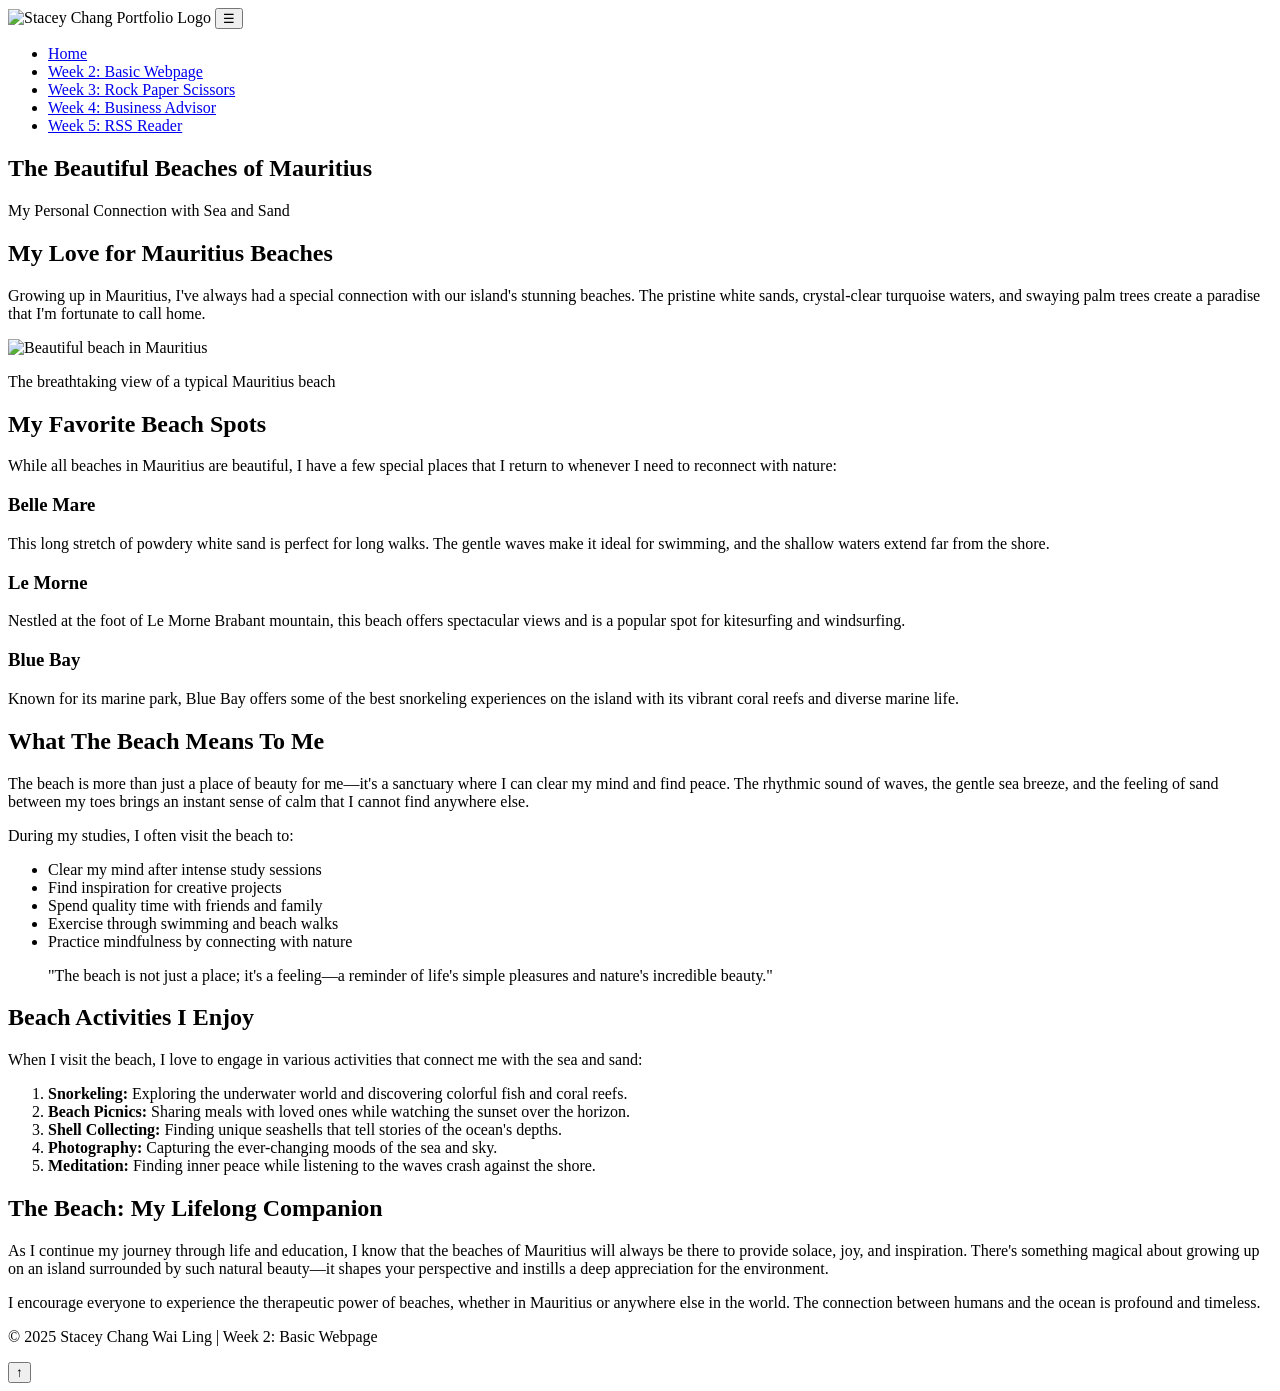
==== basic webpage.html @ cb3bfed6 "Add files via upload This is my first draft and there are some activities implemented" ====
<!DOCTYPE html>
<html lang="en">
<head>
  <meta charset="UTF-8">
  <meta name="viewport" content="width=device-width, initial-scale=1.0">
  <title>Mauritius Beaches | Stacey Chang</title>
  <link rel="stylesheet" href="basic-webpage.css">
</head>
<body>
  <header>
    <div class="header-container">
      <img src="https://via.placeholder.com/180x60?text=STACEY+CHANG" alt="Stacey Chang Portfolio Logo" class="logo" />
      <button class="menu-toggle" aria-label="Toggle navigation menu">☰</button>
      <nav>
        <ul id="navMenu">
          <li><a href="index.html">Home</a></li>
          <li><a href="basic-webpage.html" class="active">Week 2: Basic Webpage</a></li>
          <li><a href="rps.html">Week 3: Rock Paper Scissors</a></li>
          <li><a href="week4.html">Week 4: Business Advisor</a></li>
          <li><a href="week5.html">Week 5: RSS Reader</a></li>
        </ul>
      </nav>
    </div>
  </header>

  <main>
    <section class="hero">
      <h1>The Beautiful Beaches of Mauritius</h1>
      <p class="subtitle">My Personal Connection with Sea and Sand</p>
    </section>

    <section class="content">
      <h2>My Love for Mauritius Beaches</h2>
      <p>Growing up in Mauritius, I've always had a special connection with our island's stunning beaches. The pristine white sands, crystal-clear turquoise waters, and swaying palm trees create a paradise that I'm fortunate to call home.</p>
      
      <div class="image-container">
        <img src="https://via.placeholder.com/800x400?text=Beautiful+Mauritius+Beach" alt="Beautiful beach in Mauritius" class="feature-image">
        <p class="caption">The breathtaking view of a typical Mauritius beach</p>
      </div>
      
      <h2>My Favorite Beach Spots</h2>
      <p>While all beaches in Mauritius are beautiful, I have a few special places that I return to whenever I need to reconnect with nature:</p>
      
      <div class="beach-list">
        <div class="beach-item">
          <h3>Belle Mare</h3>
          <p>This long stretch of powdery white sand is perfect for long walks. The gentle waves make it ideal for swimming, and the shallow waters extend far from the shore.</p>
        </div>
        
        <div class="beach-item">
          <h3>Le Morne</h3>
          <p>Nestled at the foot of Le Morne Brabant mountain, this beach offers spectacular views and is a popular spot for kitesurfing and windsurfing.</p>
        </div>
        
        <div class="beach-item">
          <h3>Blue Bay</h3>
          <p>Known for its marine park, Blue Bay offers some of the best snorkeling experiences on the island with its vibrant coral reefs and diverse marine life.</p>
        </div>
      </div>
      
      <h2>What The Beach Means To Me</h2>
      <p>The beach is more than just a place of beauty for me—it's a sanctuary where I can clear my mind and find peace. The rhythmic sound of waves, the gentle sea breeze, and the feeling of sand between my toes brings an instant sense of calm that I cannot find anywhere else.</p>
      
      <p>During my studies, I often visit the beach to:</p>
      <ul>
        <li>Clear my mind after intense study sessions</li>
        <li>Find inspiration for creative projects</li>
        <li>Spend quality time with friends and family</li>
        <li>Exercise through swimming and beach walks</li>
        <li>Practice mindfulness by connecting with nature</li>
      </ul>
      
      <div class="quote">
        <blockquote>
          "The beach is not just a place; it's a feeling—a reminder of life's simple pleasures and nature's incredible beauty."
        </blockquote>
      </div>
      
      <h2>Beach Activities I Enjoy</h2>
      <p>When I visit the beach, I love to engage in various activities that connect me with the sea and sand:</p>
      
      <ol>
        <li><strong>Snorkeling:</strong> Exploring the underwater world and discovering colorful fish and coral reefs.</li>
        <li><strong>Beach Picnics:</strong> Sharing meals with loved ones while watching the sunset over the horizon.</li>
        <li><strong>Shell Collecting:</strong> Finding unique seashells that tell stories of the ocean's depths.</li>
        <li><strong>Photography:</strong> Capturing the ever-changing moods of the sea and sky.</li>
        <li><strong>Meditation:</strong> Finding inner peace while listening to the waves crash against the shore.</li>
      </ol>
    </section>

    <section class="conclusion">
      <h2>The Beach: My Lifelong Companion</h2>
      <p>As I continue my journey through life and education, I know that the beaches of Mauritius will always be there to provide solace, joy, and inspiration. There's something magical about growing up on an island surrounded by such natural beauty—it shapes your perspective and instills a deep appreciation for the environment.</p>
      <p>I encourage everyone to experience the therapeutic power of beaches, whether in Mauritius or anywhere else in the world. The connection between humans and the ocean is profound and timeless.</p>
    </section>
  </main>

  <footer>
    <p>&copy; 2025 Stacey Chang Wai Ling | Week 2: Basic Webpage</p>
  </footer>

  <button id="toTopBtn" aria-label="Back to top">↑</button>

  <script>
    // Mobile menu toggle
    const menuToggle = document.querySelector('.menu-toggle');
    const navMenu = document.getElementById('navMenu');
    
    menuToggle.addEventListener('click', () => {
      navMenu.classList.toggle('show');
    });
    
    // Back to top button functionality
    const toTopBtn = document.getElementById('toTopBtn');
    
    window.addEventListener('scroll', () => {
      if (window.pageYOffset > 300) {
        toTopBtn.classList.add('visible');
      } else {
        toTopBtn.classList.remove('visible');
      }
    });
    
    toTopBtn.addEventListener('click', () => {
      window.scrollTo({
        top: 0,
        behavior: 'smooth'
      });
    });
  </script>
</body>
</html>
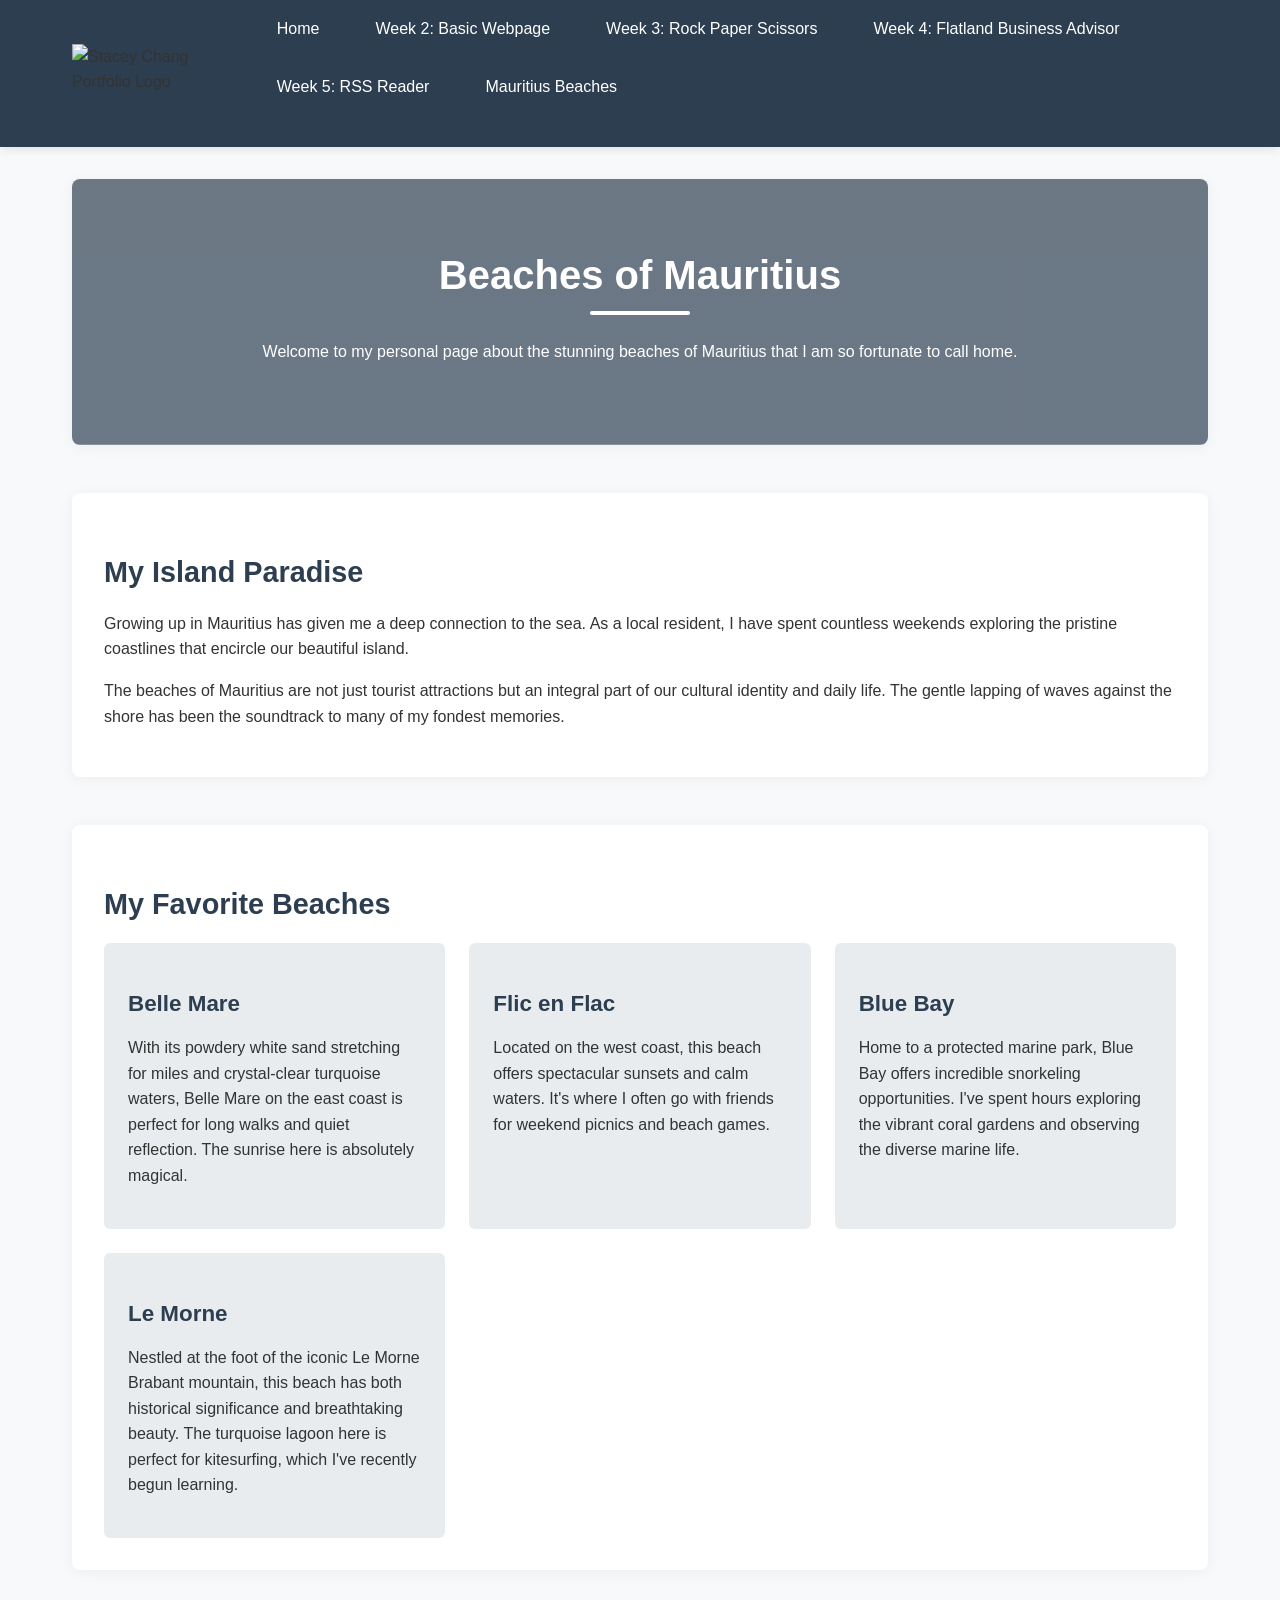
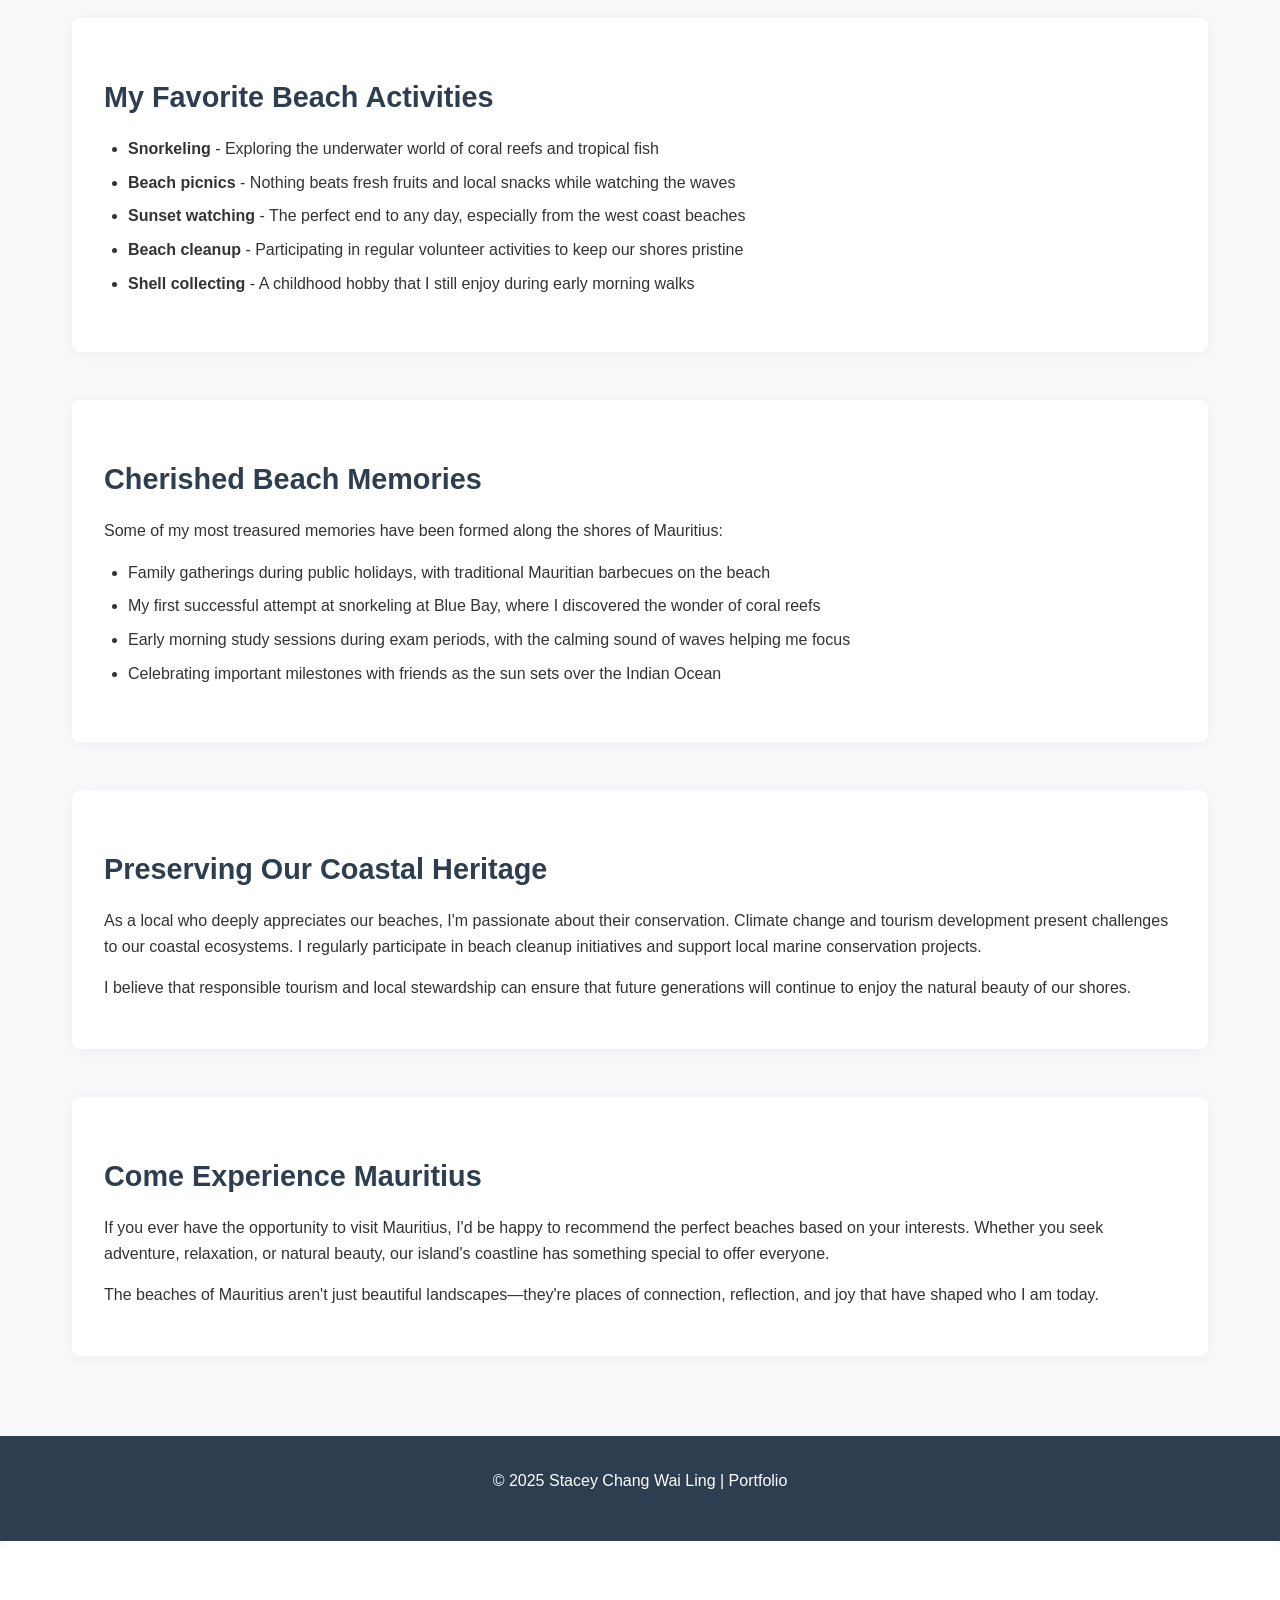
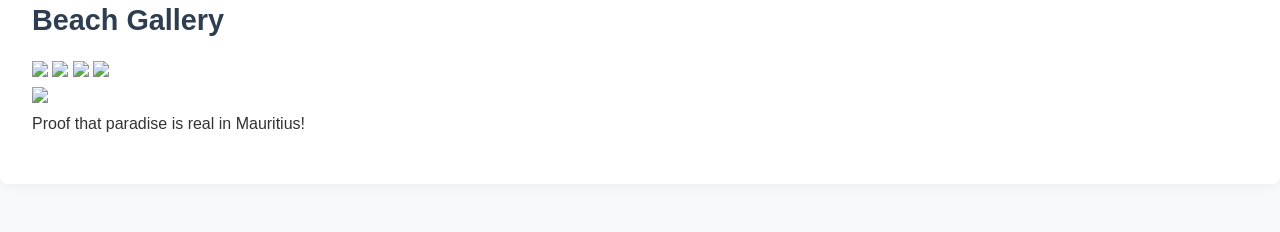
==== commit 13535577: "Update basic webpage.html I added beach pictures and captions" ====
--- a/basic webpage.html
+++ b/basic webpage.html
@@ -1,10 +1,10 @@
 <!DOCTYPE html>
 <html lang="en">
 <head>
-  <meta charset="UTF-8">
-  <meta name="viewport" content="width=device-width, initial-scale=1.0">
-  <title>Mauritius Beaches | Stacey Chang</title>
-  <link rel="stylesheet" href="basic-webpage.css">
+  <meta charset="UTF-8" />
+  <meta name="viewport" content="width=device-width, initial-scale=1.0"/>
+  <title>Mauritius Beaches | Stacey Chang Wai Ling</title>
+  <link rel="stylesheet" href="style.css" />
 </head>
 <body>
   <header>
@@ -14,89 +14,87 @@
       <nav>
         <ul id="navMenu">
           <li><a href="index.html">Home</a></li>
-          <li><a href="basic-webpage.html" class="active">Week 2: Basic Webpage</a></li>
+          <li><a href="basic webpage.html">Week 2: Basic Webpage</a></li>
           <li><a href="rps.html">Week 3: Rock Paper Scissors</a></li>
-          <li><a href="week4.html">Week 4: Business Advisor</a></li>
+          <li><a href="week4.html">Week 4: Flatland Business Advisor</a></li>
           <li><a href="week5.html">Week 5: RSS Reader</a></li>
+          <li><a href="basic webpage.html" class="active">Mauritius Beaches</a></li>
         </ul>
       </nav>
     </div>
   </header>
 
   <main>
-    <section class="hero">
-      <h1>The Beautiful Beaches of Mauritius</h1>
-      <p class="subtitle">My Personal Connection with Sea and Sand</p>
+    <section id="about">
+      <h1>Beaches of Mauritius</h1>
+      <p>Welcome to my personal page about the stunning beaches of Mauritius that I am so fortunate to call home.</p>
     </section>
 
-    <section class="content">
-      <h2>My Love for Mauritius Beaches</h2>
-      <p>Growing up in Mauritius, I've always had a special connection with our island's stunning beaches. The pristine white sands, crystal-clear turquoise waters, and swaying palm trees create a paradise that I'm fortunate to call home.</p>
-      
-      <div class="image-container">
-        <img src="https://via.placeholder.com/800x400?text=Beautiful+Mauritius+Beach" alt="Beautiful beach in Mauritius" class="feature-image">
-        <p class="caption">The breathtaking view of a typical Mauritius beach</p>
-      </div>
-      
-      <h2>My Favorite Beach Spots</h2>
-      <p>While all beaches in Mauritius are beautiful, I have a few special places that I return to whenever I need to reconnect with nature:</p>
-      
-      <div class="beach-list">
-        <div class="beach-item">
+    <section id="beach-intro">
+      <h2>My Island Paradise</h2>
+      <p>Growing up in Mauritius has given me a deep connection to the sea. As a local resident, I have spent countless weekends exploring the pristine coastlines that encircle our beautiful island.</p>
+      <p>The beaches of Mauritius are not just tourist attractions but an integral part of our cultural identity and daily life. The gentle lapping of waves against the shore has been the soundtrack to many of my fondest memories.</p>
+    </section>
+
+    <section id="favorite-beaches">
+      <h2>My Favorite Beaches</h2>
+      <div class="project-grid">
+        <div class="project">
           <h3>Belle Mare</h3>
-          <p>This long stretch of powdery white sand is perfect for long walks. The gentle waves make it ideal for swimming, and the shallow waters extend far from the shore.</p>
+          <p>With its powdery white sand stretching for miles and crystal-clear turquoise waters, Belle Mare on the east coast is perfect for long walks and quiet reflection. The sunrise here is absolutely magical.</p>
         </div>
-        
-        <div class="beach-item">
+        <div class="project">
+          <h3>Flic en Flac</h3>
+          <p>Located on the west coast, this beach offers spectacular sunsets and calm waters. It's where I often go with friends for weekend picnics and beach games.</p>
+        </div>
+        <div class="project">
+          <h3>Blue Bay</h3>
+          <p>Home to a protected marine park, Blue Bay offers incredible snorkeling opportunities. I've spent hours exploring the vibrant coral gardens and observing the diverse marine life.</p>
+        </div>
+        <div class="project">
           <h3>Le Morne</h3>
-          <p>Nestled at the foot of Le Morne Brabant mountain, this beach offers spectacular views and is a popular spot for kitesurfing and windsurfing.</p>
-        </div>
-        
-        <div class="beach-item">
-          <h3>Blue Bay</h3>
-          <p>Known for its marine park, Blue Bay offers some of the best snorkeling experiences on the island with its vibrant coral reefs and diverse marine life.</p>
+          <p>Nestled at the foot of the iconic Le Morne Brabant mountain, this beach has both historical significance and breathtaking beauty. The turquoise lagoon here is perfect for kitesurfing, which I've recently begun learning.</p>
         </div>
       </div>
-      
-      <h2>What The Beach Means To Me</h2>
-      <p>The beach is more than just a place of beauty for me—it's a sanctuary where I can clear my mind and find peace. The rhythmic sound of waves, the gentle sea breeze, and the feeling of sand between my toes brings an instant sense of calm that I cannot find anywhere else.</p>
-      
-      <p>During my studies, I often visit the beach to:</p>
-      <ul>
-        <li>Clear my mind after intense study sessions</li>
-        <li>Find inspiration for creative projects</li>
-        <li>Spend quality time with friends and family</li>
-        <li>Exercise through swimming and beach walks</li>
-        <li>Practice mindfulness by connecting with nature</li>
-      </ul>
-      
-      <div class="quote">
-        <blockquote>
-          "The beach is not just a place; it's a feeling—a reminder of life's simple pleasures and nature's incredible beauty."
-        </blockquote>
-      </div>
-      
-      <h2>Beach Activities I Enjoy</h2>
-      <p>When I visit the beach, I love to engage in various activities that connect me with the sea and sand:</p>
-      
-      <ol>
-        <li><strong>Snorkeling:</strong> Exploring the underwater world and discovering colorful fish and coral reefs.</li>
-        <li><strong>Beach Picnics:</strong> Sharing meals with loved ones while watching the sunset over the horizon.</li>
-        <li><strong>Shell Collecting:</strong> Finding unique seashells that tell stories of the ocean's depths.</li>
-        <li><strong>Photography:</strong> Capturing the ever-changing moods of the sea and sky.</li>
-        <li><strong>Meditation:</strong> Finding inner peace while listening to the waves crash against the shore.</li>
-      </ol>
     </section>
 
-    <section class="conclusion">
-      <h2>The Beach: My Lifelong Companion</h2>
-      <p>As I continue my journey through life and education, I know that the beaches of Mauritius will always be there to provide solace, joy, and inspiration. There's something magical about growing up on an island surrounded by such natural beauty—it shapes your perspective and instills a deep appreciation for the environment.</p>
-      <p>I encourage everyone to experience the therapeutic power of beaches, whether in Mauritius or anywhere else in the world. The connection between humans and the ocean is profound and timeless.</p>
+    <section id="beach-activities">
+      <h2>My Favorite Beach Activities</h2>
+      <ul>
+        <li><strong>Snorkeling</strong> - Exploring the underwater world of coral reefs and tropical fish</li>
+        <li><strong>Beach picnics</strong> - Nothing beats fresh fruits and local snacks while watching the waves</li>
+        <li><strong>Sunset watching</strong> - The perfect end to any day, especially from the west coast beaches</li>
+        <li><strong>Beach cleanup</strong> - Participating in regular volunteer activities to keep our shores pristine</li>
+        <li><strong>Shell collecting</strong> - A childhood hobby that I still enjoy during early morning walks</li>
+      </ul>
+    </section>
+
+    <section id="beach-memories">
+      <h2>Cherished Beach Memories</h2>
+      <p>Some of my most treasured memories have been formed along the shores of Mauritius:</p>
+      <ul>
+        <li>Family gatherings during public holidays, with traditional Mauritian barbecues on the beach</li>
+        <li>My first successful attempt at snorkeling at Blue Bay, where I discovered the wonder of coral reefs</li>
+        <li>Early morning study sessions during exam periods, with the calming sound of waves helping me focus</li>
+        <li>Celebrating important milestones with friends as the sun sets over the Indian Ocean</li>
+      </ul>
+    </section>
+
+    <section id="beach-conservation">
+      <h2>Preserving Our Coastal Heritage</h2>
+      <p>As a local who deeply appreciates our beaches, I'm passionate about their conservation. Climate change and tourism development present challenges to our coastal ecosystems. I regularly participate in beach cleanup initiatives and support local marine conservation projects.</p>
+      <p>I believe that responsible tourism and local stewardship can ensure that future generations will continue to enjoy the natural beauty of our shores.</p>
+    </section>
+
+    <section id="beach-invitation">
+      <h2>Come Experience Mauritius</h2>
+      <p>If you ever have the opportunity to visit Mauritius, I'd be happy to recommend the perfect beaches based on your interests. Whether you seek adventure, relaxation, or natural beauty, our island's coastline has something special to offer everyone.</p>
+      <p>The beaches of Mauritius aren't just beautiful landscapes—they're places of connection, reflection, and joy that have shaped who I am today.</p>
     </section>
   </main>
 
   <footer>
-    <p>&copy; 2025 Stacey Chang Wai Ling | Week 2: Basic Webpage</p>
+    <p>&copy; 2025 Stacey Chang Wai Ling | Portfolio</p>
   </footer>
 
   <button id="toTopBtn" aria-label="Back to top">↑</button>
@@ -127,6 +125,53 @@
         behavior: 'smooth'
       });
     });
+    
+    // Highlight active navigation item
+    const currentPage = window.location.pathname.split('/').pop();
+    const navLinks = document.querySelectorAll('nav a');
+    
+    navLinks.forEach(link => {
+      const linkPage = link.getAttribute('href');
+      if (linkPage === currentPage || (currentPage === '' && linkPage === 'index.html')) {
+        link.classList.add('active');
+      } else {
+        link.classList.remove('active');
+      }
+    });
   </script>
 </body>
-</html>+</html>
+
+<!-- Add this to your Mauritius Beaches page -->
+<section id="beach-gallery">
+    <h2>Beach Gallery</h2>
+    <div id="beachGallery" class="beach-gallery">
+      <div class="gallery-thumbnails">
+        <img src="https://www.africaodyssey.com/site/odyssey-image-proxy/lodges/belle-mare-plage-holiday-and-honeymoon-guide-to-mauritius=402500-300.jpg" 
+             class="gallery-thumbnail" 
+             data-full="https://www.africaodyssey.com/site/odyssey-image-proxy/lodges/belle-mare-plage-holiday-and-honeymoon-guide-to-mauritius=402500-300.jpg" 
+             data-caption="Belle Mare Beach">
+        
+        <img src="https://bonadvisor.com/wp-content/uploads/2023/02/plage-de-wolmar-840x560-1.jpg" 
+             class="gallery-thumbnail" 
+             data-full="https://bonadvisor.com/wp-content/uploads/2023/02/plage-de-wolmar-840x560-1.jpg" 
+             data-caption="Sunset at Flic en Flac Beach">
+        
+        <img src="https://mauritiusexplored.com/wp-content/uploads/2018/10/Blue-Bay-beach-in-Mauritius.jpg" 
+             class="gallery-thumbnail" 
+             data-full="https://mauritiusexplored.com/wp-content/uploads/2018/10/Blue-Bay-beach-in-Mauritius.jpg" 
+             data-caption="Blue Bay Marine Park">
+        
+        <img src="https://mauritiusattractions.com/slir/w640-c2x1/content/images/gallery/1614/le-morne-beach-mauritius%20(1).jpg" 
+             class="gallery-thumbnail" 
+             data-full="https://mauritiusattractions.com/slir/w640-c2x1/content/images/gallery/1614/le-morne-beach-mauritius%20(1).jpg" 
+             data-caption="Le Morne Beach with the famous mountain">
+      </div>
+      
+      
+      <div class="gallery-main">
+        <img id="fullImage" src="https://t3.ftcdn.net/jpg/03/36/89/74/360_F_336897498_kSPJuFh4WUveSR7cLt2UvZDTXyQfcgxC.jpg">
+        <p id="imageCaption" class="image-caption">Proof that paradise is real in Mauritius!</p>
+      </div>
+    </div>
+  </section>
--- a/style.css
+++ b/style.css
@@ -0,0 +1,282 @@
+/* Modern styling for the portfolio */
+:root {
+    --primary-color: #3498db;
+    --secondary-color: #2c3e50;
+    --accent-color: #e74c3c;
+    --text-color: #333;
+    --bg-color: #f8f9fa;
+    --light-gray: #e9ecef;
+    --white: #ffffff;
+  }
+  
+  * {
+    margin: 0;
+    padding: 0;
+    box-sizing: border-box;
+  }
+  
+  body {
+    font-family: 'Segoe UI', Tahoma, Geneva, Verdana, sans-serif;
+    line-height: 1.6;
+    color: var(--text-color);
+    background-color: var(--bg-color);
+  }
+  
+  /* Header and Navigation */
+  header {
+    background-color: var(--secondary-color);
+    padding: 1rem 0;
+    position: sticky;
+    top: 0;
+    z-index: 1000;
+    box-shadow: 0 2px 10px rgba(0,0,0,0.1);
+  }
+  
+  .header-container {
+    max-width: 1200px;
+    margin: 0 auto;
+    padding: 0 2rem;
+    display: flex;
+    justify-content: space-between;
+    align-items: center;
+  }
+  
+  .logo {
+    height: 60px;
+    transition: transform 0.3s ease;
+  }
+  
+  .logo:hover {
+    transform: scale(1.05);
+  }
+  
+  nav ul {
+    display: flex;
+    list-style: none;
+    gap: 1.5rem;
+    flex-wrap: wrap;
+  }
+  
+  nav a {
+    color: var(--white);
+    text-decoration: none;
+    font-weight: 500;
+    padding: 0.5rem 1rem;
+    border-radius: 4px;
+    transition: all 0.3s ease;
+  }
+  
+  nav a:hover {
+    background-color: var(--primary-color);
+    transform: translateY(-2px);
+  }
+  
+  nav a.active {
+    background-color: var(--primary-color);
+  }
+  
+  /* Mobile menu toggle */
+  .menu-toggle {
+    display: none;
+    background: none;
+    border: none;
+    color: var(--white);
+    font-size: 1.5rem;
+    cursor: pointer;
+  }
+  
+  /* Main content */
+  main {
+    max-width: 1200px;
+    margin: 0 auto;
+    padding: 2rem;
+  }
+  
+  section {
+    margin-bottom: 3rem;
+    padding: 2rem;
+    background-color: var(--white);
+    border-radius: 8px;
+    box-shadow: 0 2px 15px rgba(0,0,0,0.05);
+    transition: transform 0.3s ease, box-shadow 0.3s ease;
+  }
+  
+  section:hover {
+    transform: translateY(-5px);
+    box-shadow: 0 5px 20px rgba(0,0,0,0.1);
+  }
+  
+  h1 {
+    color: var(--primary-color);
+    margin-bottom: 1.5rem;
+    font-size: 2.5rem;
+    position: relative;
+    padding-bottom: 0.5rem;
+  }
+  
+  h1::after {
+    content: '';
+    position: absolute;
+    bottom: 0;
+    left: 0;
+    width: 100px;
+    height: 4px;
+    background-color: var(--primary-color);
+    border-radius: 2px;
+  }
+  
+  h2 {
+    color: var(--secondary-color);
+    margin: 1.5rem 0 1rem;
+    font-size: 1.8rem;
+  }
+  
+  h3 {
+    color: var(--secondary-color);
+    margin: 1.2rem 0 0.8rem;
+    font-size: 1.4rem;
+  }
+  
+  p {
+    margin-bottom: 1rem;
+  }
+  
+  ul, ol {
+    padding-left: 1.5rem;
+    margin-bottom: 1.5rem;
+  }
+  
+  li {
+    margin-bottom: 0.5rem;
+  }
+  
+  a {
+    color: var(--primary-color);
+    text-decoration: none;
+    transition: color 0.3s ease;
+  }
+  
+  a:hover {
+    color: var(--accent-color);
+    text-decoration: underline;
+  }
+  
+  /* Hero section */
+  #about {
+    background-image: linear-gradient(rgba(44, 62, 80, 0.7), rgba(44, 62, 80, 0.7)), url('https://via.placeholder.com/1200x400?text=Portfolio+Background');
+    background-size: cover;
+    background-position: center;
+    color: var(--white);
+    text-align: center;
+    padding: 4rem 2rem;
+    border-radius: 8px;
+  }
+  
+  #about h1 {
+    color: var(--white);
+  }
+  
+  #about h1::after {
+    background-color: var(--white);
+    left: 50%;
+    transform: translateX(-50%);
+  }
+  
+  /* Project grid */
+  .project-grid {
+    display: grid;
+    grid-template-columns: repeat(auto-fill, minmax(280px, 1fr));
+    gap: 1.5rem;
+  }
+  
+  .project {
+    background-color: var(--light-gray);
+    padding: 1.5rem;
+    border-radius: 6px;
+    transition: transform 0.3s ease;
+  }
+  
+  .project:hover {
+    transform: translateY(-5px);
+  }
+  
+  .project a {
+    font-size: 1.2rem;
+    display: block;
+    margin-bottom: 0.8rem;
+  }
+  
+  /* Footer */
+  footer {
+    background-color: var(--secondary-color);
+    color: var(--white);
+    text-align: center;
+    padding: 2rem;
+    position: relative;
+  }
+  
+  /* Back to top button */
+  #toTopBtn {
+    position: fixed;
+    bottom: 2rem;
+    right: 2rem;
+    background-color: var(--primary-color);
+    color: var(--white);
+    border: none;
+    border-radius: 50%;
+    width: 50px;
+    height: 50px;
+    font-size: 1.5rem;
+    cursor: pointer;
+    display: flex;
+    justify-content: center;
+    align-items: center;
+    box-shadow: 0 2px 10px rgba(0,0,0,0.2);
+    transition: all 0.3s ease;
+    opacity: 0;
+    visibility: hidden;
+  }
+  
+  #toTopBtn.visible {
+    opacity: 1;
+    visibility: visible;
+  }
+  
+  #toTopBtn:hover {
+    background-color: var(--accent-color);
+    transform: translateY(-3px);
+  }
+  
+  /* Responsive design */
+  @media (max-width: 768px) {
+    .header-container {
+      flex-direction: column;
+      align-items: flex-start;
+    }
+    
+    nav {
+      width: 100%;
+      margin-top: 1rem;
+    }
+    
+    nav ul {
+      flex-direction: column;
+      gap: 0.5rem;
+      display: none;
+    }
+    
+    nav ul.show {
+      display: flex;
+    }
+    
+    .menu-toggle {
+      display: block;
+      position: absolute;
+      right: 2rem;
+      top: 1.5rem;
+    }
+    
+    .project-grid {
+      grid-template-columns: 1fr;
+    }
+  }
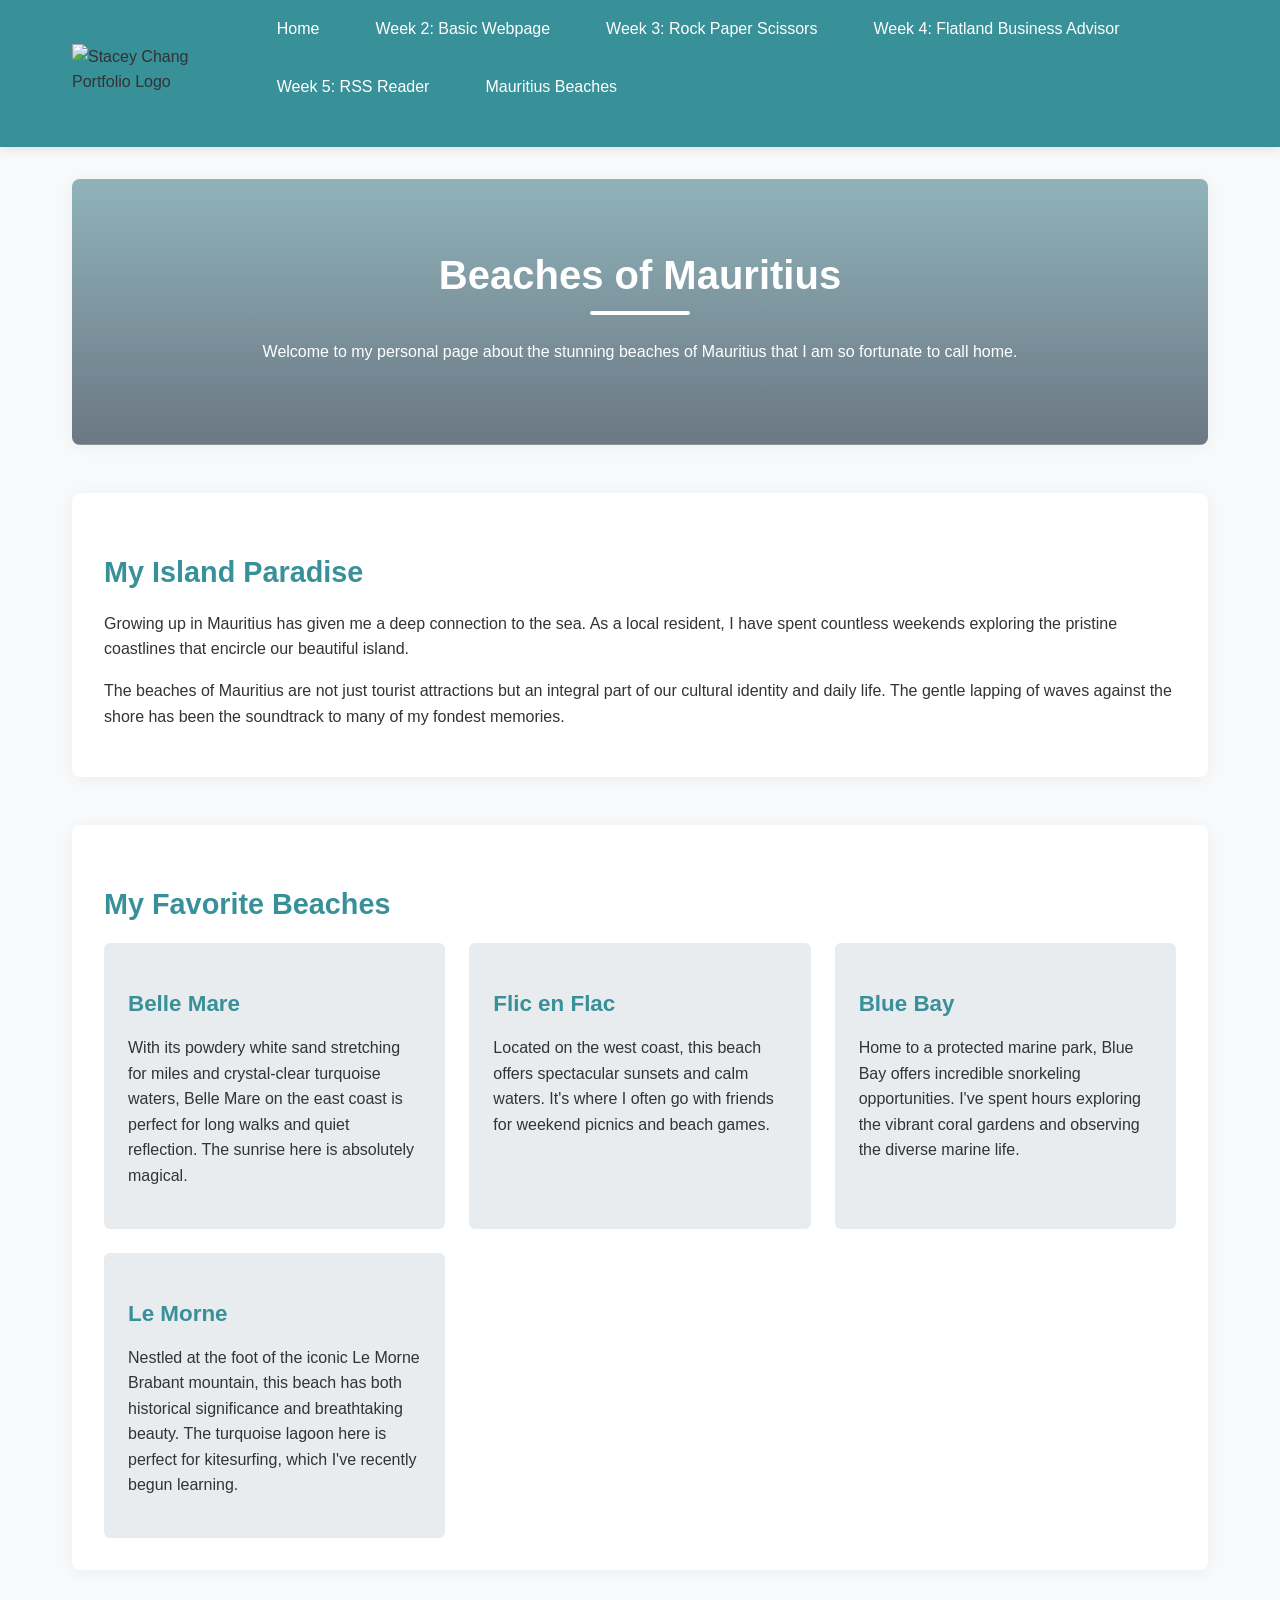
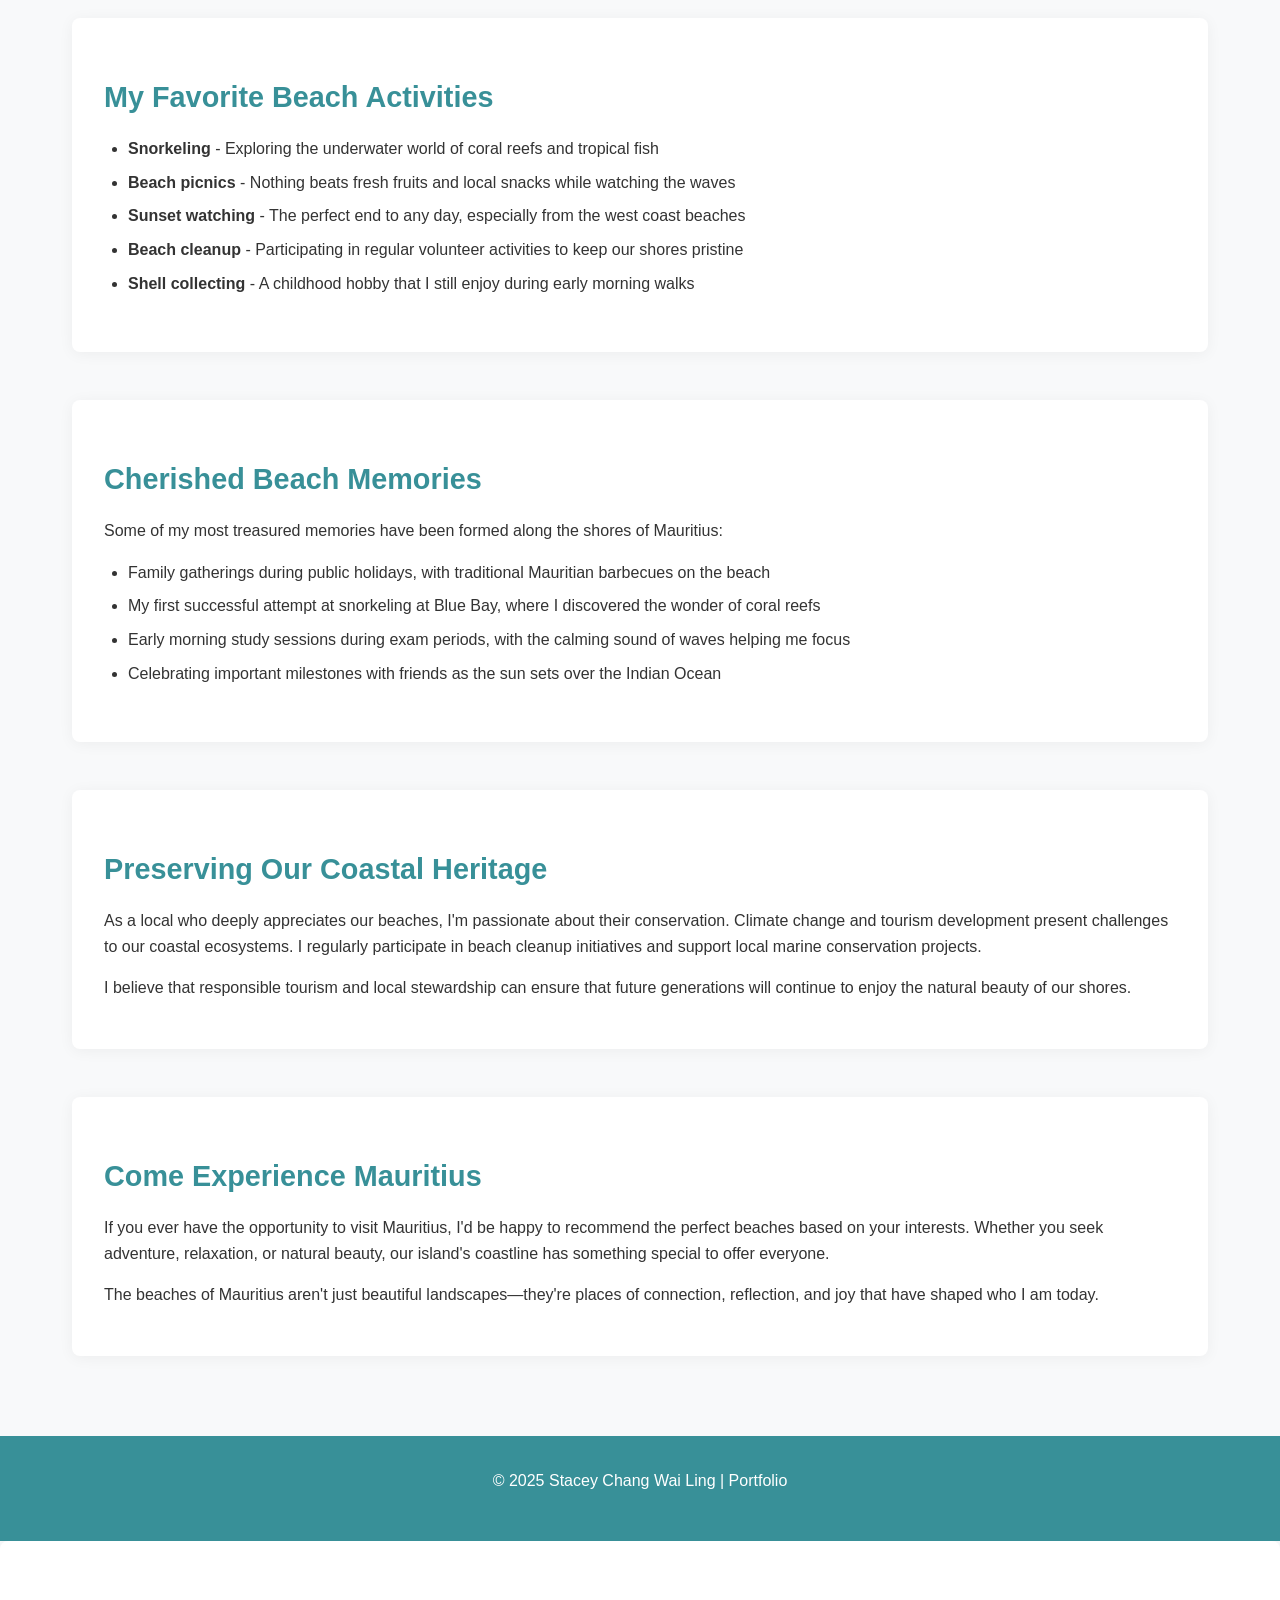
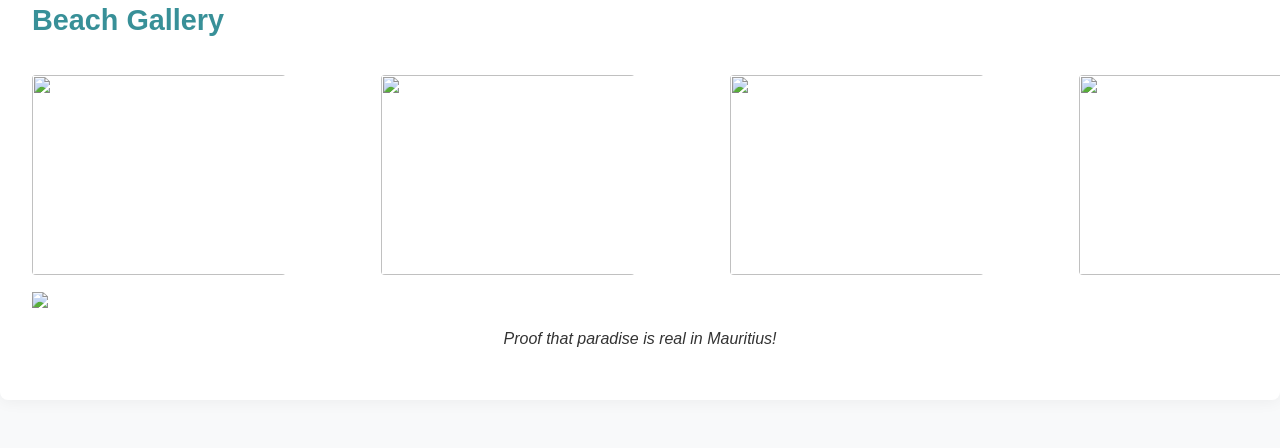
==== commit cdf230fa: "Update basic webpage.html" ====
--- a/basic webpage.html
+++ b/basic webpage.html
@@ -16,8 +16,8 @@
           <li><a href="index.html">Home</a></li>
           <li><a href="basic webpage.html">Week 2: Basic Webpage</a></li>
           <li><a href="rps.html">Week 3: Rock Paper Scissors</a></li>
-          <li><a href="week4.html">Week 4: Flatland Business Advisor</a></li>
-          <li><a href="week5.html">Week 5: RSS Reader</a></li>
+          <li><a href="flatland.html">Week 4: Flatland Business Advisor</a></li>
+          <li><a href="rss.html">Week 5: RSS Reader</a></li>
           <li><a href="basic webpage.html" class="active">Mauritius Beaches</a></li>
         </ul>
       </nav>
--- a/style.css
+++ b/style.css
@@ -1,282 +1,513 @@
-/* Modern styling for the portfolio */
-:root {
-    --primary-color: #3498db;
-    --secondary-color: #2c3e50;
-    --accent-color: #e74c3c;
-    --text-color: #333;
-    --bg-color: #f8f9fa;
-    --light-gray: #e9ecef;
-    --white: #ffffff;
-  }
-  
-  * {
-    margin: 0;
-    padding: 0;
-    box-sizing: border-box;
-  }
-  
-  body {
-    font-family: 'Segoe UI', Tahoma, Geneva, Verdana, sans-serif;
-    line-height: 1.6;
-    color: var(--text-color);
-    background-color: var(--bg-color);
-  }
-  
-  /* Header and Navigation */
-  header {
+    /* Modern styling for the portfolio */
+    :root {
+        --primary-color: #070809;
+        --secondary-color: #389098;
+        --accent-color: #c8685d;
+        --text-color: #333;
+        --bg-color: #f8f9fa;
+        --light-gray: #e9ecef;
+        --white: #ffffff;
+    }
+    
+    * {
+        margin: 0;
+        padding: 0;
+        box-sizing: border-box;
+    }
+    
+    body {
+        font-family: 'Segoe UI', Tahoma, Geneva, Verdana, sans-serif;
+        line-height: 1.6;
+        color: var(--text-color);
+        background-color: var(--bg-color);
+    }
+    
+    /* Header and Navigation */
+    header {
+        background-color: var(--secondary-color);
+        padding: 1rem 0;
+        position: sticky;
+        top: 0;
+        z-index: 1000;
+        box-shadow: 0 2px 10px rgba(0,0,0,0.1);
+    }
+    
+    .header-container {
+        max-width: 1200px;
+        margin: 0 auto;
+        padding: 0 2rem;
+        display: flex;
+        justify-content: space-between;
+        align-items: center;
+    }
+    
+    .logo {
+        height: 60px;
+        transition: transform 0.3s ease;
+    }
+    
+    .logo:hover {
+        transform: scale(1.05);
+    }
+    
+    nav ul {
+        display: flex;
+        list-style: none;
+        gap: 1.5rem;
+        flex-wrap: wrap;
+    }
+    
+    nav a {
+        color: var(--white);
+        text-decoration: none;
+        font-weight: 500;
+        padding: 0.5rem 1rem;
+        border-radius: 4px;
+        transition: all 0.3s ease;
+    }
+    
+    nav a:hover {
+        background-color: var(--primary-color);
+        transform: translateY(-2px);
+    }
+    
+    nav a.active {
+        background-color: var(--primary-color);
+    }
+    
+    /* Mobile menu toggle */
+    .menu-toggle {
+        display: none;
+        background: none;
+        border: none;
+        color: var(--white);
+        font-size: 1.5rem;
+        cursor: pointer;
+    }
+    
+    /* Main content */
+    main {
+        max-width: 1200px;
+        margin: 0 auto;
+        padding: 2rem;
+    }
+    
+    section {
+        margin-bottom: 3rem;
+        padding: 2rem;
+        background-color: var(--white);
+        border-radius: 8px;
+        box-shadow: 0 2px 15px rgba(0,0,0,0.05);
+        transition: transform 0.3s ease, box-shadow 0.3s ease;
+    }
+    
+    section:hover {
+        transform: translateY(-5px);
+        box-shadow: 0 5px 20px rgba(0,0,0,0.1);
+    }
+    
+    h1 {
+        color: var(--primary-color);
+        margin-bottom: 1.5rem;
+        font-size: 2.5rem;
+        position: relative;
+        padding-bottom: 0.5rem;
+    }
+    
+    h1::after {
+        content: '';
+        position: absolute;
+        bottom: 0;
+        left: 0;
+        width: 100px;
+        height: 4px;
+        background-color: var(--primary-color);
+        border-radius: 2px;
+    }
+    
+    h2 {
+        color: var(--secondary-color);
+        margin: 1.5rem 0 1rem;
+        font-size: 1.8rem;
+    }
+    
+    h3 {
+        color: var(--secondary-color);
+        margin: 1.2rem 0 0.8rem;
+        font-size: 1.4rem;
+    }
+    
+    p {
+        margin-bottom: 1rem;
+    }
+    
+    ul, ol {
+        padding-left: 1.5rem;
+        margin-bottom: 1.5rem;
+    }
+    
+    li {
+        margin-bottom: 0.5rem;
+    }
+    
+    a {
+        color: var(--primary-color);
+        text-decoration: none;
+        transition: color 0.3s ease;
+    }
+    
+    a:hover {
+        color: var(--accent-color);
+        text-decoration: underline;
+    }
+    
+    /* Hero section */
+    #about {
+        background-image: linear-gradient(rgba(95, 146, 155, 0.696), rgba(44, 62, 80, 0.7)), url('https://via.placeholder.com/1200x400?text=Portfolio+Background');
+        background-size: cover;
+        background-position: center;
+        color: var(--white);
+        text-align: center;
+        padding: 4rem 2rem;
+        border-radius: 8px;
+    }
+    
+    #about h1 {
+        color: var(--white);
+    }
+    
+    #about h1::after {
+        background-color: var(--white);
+        left: 50%;
+        transform: translateX(-50%);
+    }
+    
+    /* Project grid */
+    .project-grid {
+        display: grid;
+        grid-template-columns: repeat(auto-fill, minmax(280px, 1fr));
+        gap: 1.5rem;
+    }
+    
+    .project {
+        background-color: var(--light-gray);
+        padding: 1.5rem;
+        border-radius: 6px;
+        transition: transform 0.3s ease;
+    }
+    
+    .project:hover {
+        transform: translateY(-5px);
+    }
+    
+    .project a {
+        font-size: 1.2rem;
+        display: block;
+        margin-bottom: 0.8rem;
+    }
+    
+    /* Footer */
+    footer {
+        background-color: var(--secondary-color);
+        color: var(--white);
+        text-align: center;
+        padding: 2rem;
+        position: relative;
+    }
+    
+    /* Back to top button */
+    #toTopBtn {
+        position: fixed;
+        bottom: 2rem;
+        right: 2rem;
+        background-color: var(--primary-color);
+        color: var(--white);
+        border: none;
+        border-radius: 50%;
+        width: 50px;
+        height: 50px;
+        font-size: 1.5rem;
+        cursor: pointer;
+        display: flex;
+        justify-content: center;
+        align-items: center;
+        box-shadow: 0 2px 10px rgba(0,0,0,0.2);
+        transition: all 0.3s ease;
+        opacity: 0;
+        visibility: hidden;
+    }
+    
+    #toTopBtn.visible {
+        opacity: 1;
+        visibility: visible;
+    }
+    
+    #toTopBtn:hover {
+        background-color: var(--accent-color);
+        transform: translateY(-3px);
+    }
+    
+    /* Responsive design */
+    @media (max-width: 768px) {
+        .header-container {
+        flex-direction: column;
+        align-items: flex-start;
+        }
+        
+        nav {
+        width: 100%;
+        margin-top: 1rem;
+        }
+        
+        nav ul {
+        flex-direction: column;
+        gap: 0.5rem;
+        display: none;
+        }
+        
+        nav ul.show {
+        display: flex;
+        }
+        
+        .menu-toggle {
+        display: block;
+        position: absolute;
+        right: 2rem;
+        top: 1.5rem;
+        }
+        
+        .project-grid {
+        grid-template-columns: 1fr;
+        }
+    }
+
+/* Additional styles for Rock Paper Scissors game */
+.circle {
+    display: inline-flex;
+    width: 80px;
+    height: 80px;
+    border-radius: 50%;
     background-color: var(--secondary-color);
-    padding: 1rem 0;
-    position: sticky;
-    top: 0;
-    z-index: 1000;
-    box-shadow: 0 2px 10px rgba(0,0,0,0.1);
-  }
-  
-  .header-container {
-    max-width: 1200px;
-    margin: 0 auto;
-    padding: 0 2rem;
-    display: flex;
-    justify-content: space-between;
+    color: white;
+    font-size: 2em;
+    margin: 10px;
+    cursor: pointer;
+    transition: transform 0.2s;
+    /* Perfect centering with flexbox */
+    justify-content: center;
     align-items: center;
   }
   
-  .logo {
-    height: 60px;
-    transition: transform 0.3s ease;
-  }
-  
-  .logo:hover {
-    transform: scale(1.05);
-  }
-  
-  nav ul {
-    display: flex;
-    list-style: none;
-    gap: 1.5rem;
-    flex-wrap: wrap;
-  }
-  
-  nav a {
+  .circle:hover {
+    transform: scale(1.1);
+    background-color: var(--primary-color);
+  }
+  
+  #result {
+    margin-top: 20px;
+    font-size: 1.5em;
+    padding: 1rem;
+    background-color: var(--light-gray);
+    border-radius: 8px;
+    display: inline-block;
+    min-width: 60%;
+  }
+  
+  .instruction {
+    display: inline-block;
+    margin-top: 15px;
+    padding: 0.5rem 1rem;
+    background-color: var(--accent-color);
     color: var(--white);
+    border-radius: 4px;
     text-decoration: none;
-    font-weight: 500;
-    padding: 0.5rem 1rem;
-    border-radius: 4px;
+    font-weight: bold;
     transition: all 0.3s ease;
   }
   
-  nav a:hover {
+  .instruction:hover {
     background-color: var(--primary-color);
     transform: translateY(-2px);
   }
-  
-  nav a.active {
+
+/* Dark mode styles */
+body.dark-mode {
+    --primary-color: #712921;
+    --secondary-color: #1a575c;
+    --accent-color: #070809;
+    --text-color: #e9ecef;
+    --bg-color: #121212;
+    --light-gray: #2d2d2d;
+    --white: #1a1a1a;
+  }
+  
+  /* Dark mode toggle */
+  .dark-mode-container {
+    display: flex;
+    align-items: center;
+    margin-left: auto;
+    padding-left: 20px;
+  }
+  
+  .dark-mode-label {
+    color: var(--white);
+    margin-right: 10px;
+    font-size: 0.9rem;
+  }
+  
+  .toggle-switch {
+    position: relative;
+    display: inline-block;
+    width: 50px;
+    height: 24px;
+  }
+  
+  .toggle-switch input {
+    opacity: 0;
+    width: 0;
+    height: 0;
+  }
+  
+  .slider {
+    position: absolute;
+    cursor: pointer;
+    top: 0;
+    left: 0;
+    right: 0;
+    bottom: 0;
+    background-color: var(--light-gray);
+    transition: .4s;
+    border-radius: 34px;
+  }
+  
+  .slider:before {
+    position: absolute;
+    content: "";
+    height: 18px;
+    width: 18px;
+    left: 3px;
+    bottom: 3px;
+    background-color: white;
+    transition: .4s;
+    border-radius: 50%;
+  }
+  
+  input:checked + .slider {
+    background-color: var(--accent-color);
+  }
+  
+  input:checked + .slider:before {
+    transform: translateX(26px);
+  }
+  
+  /* Form validation styles */
+  .contact-form {
+    max-width: 600px;
+    margin: 0 auto;
+  }
+  
+  .form-group {
+    margin-bottom: 1.5rem;
+  }
+  
+  .form-control {
+    width: 100%;
+    padding: 10px;
+    border: 1px solid var(--light-gray);
+    border-radius: 4px;
+    font-family: inherit;
+    font-size: 1rem;
+    background-color: var(--white);
+    color: var(--text-color);
+    transition: border-color 0.3s;
+  }
+  
+  .form-control:focus {
+    outline: none;
+    border-color: var(--secondary-color);
+  }
+  
+  .error-input {
+    border-color: #dc3545 !important;
+  }
+  
+  .form-errors {
+    display: none;
+    background-color: rgba(220, 53, 69, 0.1);
+    color: #dc3545;
+    padding: 10px;
+    border-radius: 4px;
+    margin-bottom: 15px;
+  }
+  
+  .form-errors p {
+    margin: 5px 0;
+  }
+  
+  .btn-submit {
+    background-color: var(--secondary-color);
+    color: white;
+    border: none;
+    padding: 12px 24px;
+    border-radius: 4px;
+    cursor: pointer;
+    font-size: 1rem;
+    transition: all 0.3s;
+  }
+  
+  .btn-submit:hover {
     background-color: var(--primary-color);
-  }
-  
-  /* Mobile menu toggle */
-  .menu-toggle {
-    display: none;
-    background: none;
-    border: none;
-    color: var(--white);
-    font-size: 1.5rem;
+    transform: translateY(-2px);
+  }
+  
+  /* Animation for sections */
+  .hidden-section {
+    opacity: 0;
+    transform: translateY(20px);
+    transition: opacity 0.6s ease, transform 0.6s ease;
+  }
+  
+  .animate-in {
+    opacity: 1;
+    transform: translateY(0);
+  }
+  
+  /* Beach gallery styles */
+  .beach-gallery {
+    margin-top: 2rem;
+  }
+  
+  .gallery-thumbnails {
+    display: grid;
+    grid-template-columns: repeat(auto-fill, minmax(150px, 1fr));
+    gap: 180px;
+    margin-bottom: 15px;
+  }
+  
+  .gallery-thumbnail {
+    width: 150%;
+    height: 200px;
+    object-fit: cover;
     cursor: pointer;
-  }
-  
-  /* Main content */
-  main {
-    max-width: 1200px;
-    margin: 0 auto;
-    padding: 2rem;
-  }
-  
-  section {
-    margin-bottom: 3rem;
-    padding: 2rem;
-    background-color: var(--white);
+    border-radius: 4px;
+    transition: transform 0.2s;
+  }
+  
+  .gallery-thumbnail:hover {
+    transform: scale(1.05);
+  }
+  
+  .gallery-full-image {
+    width: 100%;
     border-radius: 8px;
-    box-shadow: 0 2px 15px rgba(0,0,0,0.05);
-    transition: transform 0.3s ease, box-shadow 0.3s ease;
-  }
-  
-  section:hover {
-    transform: translateY(-5px);
-    box-shadow: 0 5px 20px rgba(0,0,0,0.1);
-  }
-  
-  h1 {
-    color: var(--primary-color);
-    margin-bottom: 1.5rem;
-    font-size: 2.5rem;
-    position: relative;
-    padding-bottom: 0.5rem;
-  }
-  
-  h1::after {
-    content: '';
-    position: absolute;
-    bottom: 0;
-    left: 0;
-    width: 100px;
-    height: 4px;
-    background-color: var(--primary-color);
-    border-radius: 2px;
-  }
-  
-  h2 {
-    color: var(--secondary-color);
-    margin: 1.5rem 0 1rem;
-    font-size: 1.8rem;
-  }
-  
-  h3 {
-    color: var(--secondary-color);
-    margin: 1.2rem 0 0.8rem;
-    font-size: 1.4rem;
-  }
-  
-  p {
-    margin-bottom: 1rem;
-  }
-  
-  ul, ol {
-    padding-left: 1.5rem;
-    margin-bottom: 1.5rem;
-  }
-  
-  li {
-    margin-bottom: 0.5rem;
-  }
-  
-  a {
-    color: var(--primary-color);
-    text-decoration: none;
-    transition: color 0.3s ease;
-  }
-  
-  a:hover {
-    color: var(--accent-color);
-    text-decoration: underline;
-  }
-  
-  /* Hero section */
-  #about {
-    background-image: linear-gradient(rgba(44, 62, 80, 0.7), rgba(44, 62, 80, 0.7)), url('https://via.placeholder.com/1200x400?text=Portfolio+Background');
-    background-size: cover;
-    background-position: center;
-    color: var(--white);
+    height: 400px;
+    object-fit: cover;
+    opacity: 1;
+    transition: opacity 0.3s ease;
+  }
+  
+  .image-caption {
     text-align: center;
-    padding: 4rem 2rem;
-    border-radius: 8px;
-  }
-  
-  #about h1 {
-    color: var(--white);
-  }
-  
-  #about h1::after {
-    background-color: var(--white);
-    left: 50%;
-    transform: translateX(-50%);
-  }
-  
-  /* Project grid */
-  .project-grid {
-    display: grid;
-    grid-template-columns: repeat(auto-fill, minmax(280px, 1fr));
-    gap: 1.5rem;
-  }
-  
-  .project {
-    background-color: var(--light-gray);
-    padding: 1.5rem;
-    border-radius: 6px;
-    transition: transform 0.3s ease;
-  }
-  
-  .project:hover {
-    transform: translateY(-5px);
-  }
-  
-  .project a {
-    font-size: 1.2rem;
-    display: block;
-    margin-bottom: 0.8rem;
-  }
-  
-  /* Footer */
-  footer {
-    background-color: var(--secondary-color);
-    color: var(--white);
-    text-align: center;
-    padding: 2rem;
-    position: relative;
-  }
-  
-  /* Back to top button */
-  #toTopBtn {
-    position: fixed;
-    bottom: 2rem;
-    right: 2rem;
-    background-color: var(--primary-color);
-    color: var(--white);
-    border: none;
-    border-radius: 50%;
-    width: 50px;
-    height: 50px;
-    font-size: 1.5rem;
-    cursor: pointer;
-    display: flex;
-    justify-content: center;
-    align-items: center;
-    box-shadow: 0 2px 10px rgba(0,0,0,0.2);
-    transition: all 0.3s ease;
-    opacity: 0;
-    visibility: hidden;
-  }
-  
-  #toTopBtn.visible {
-    opacity: 1;
-    visibility: visible;
-  }
-  
-  #toTopBtn:hover {
-    background-color: var(--accent-color);
-    transform: translateY(-3px);
-  }
-  
-  /* Responsive design */
-  @media (max-width: 768px) {
-    .header-container {
-      flex-direction: column;
-      align-items: flex-start;
-    }
-    
-    nav {
-      width: 100%;
-      margin-top: 1rem;
-    }
-    
-    nav ul {
-      flex-direction: column;
-      gap: 0.5rem;
-      display: none;
-    }
-    
-    nav ul.show {
-      display: flex;
-    }
-    
-    .menu-toggle {
-      display: block;
-      position: absolute;
-      right: 2rem;
-      top: 1.5rem;
-    }
-    
-    .project-grid {
-      grid-template-columns: 1fr;
-    }
-  }+    margin-top: 10px;
+    font-style: italic;
+  }
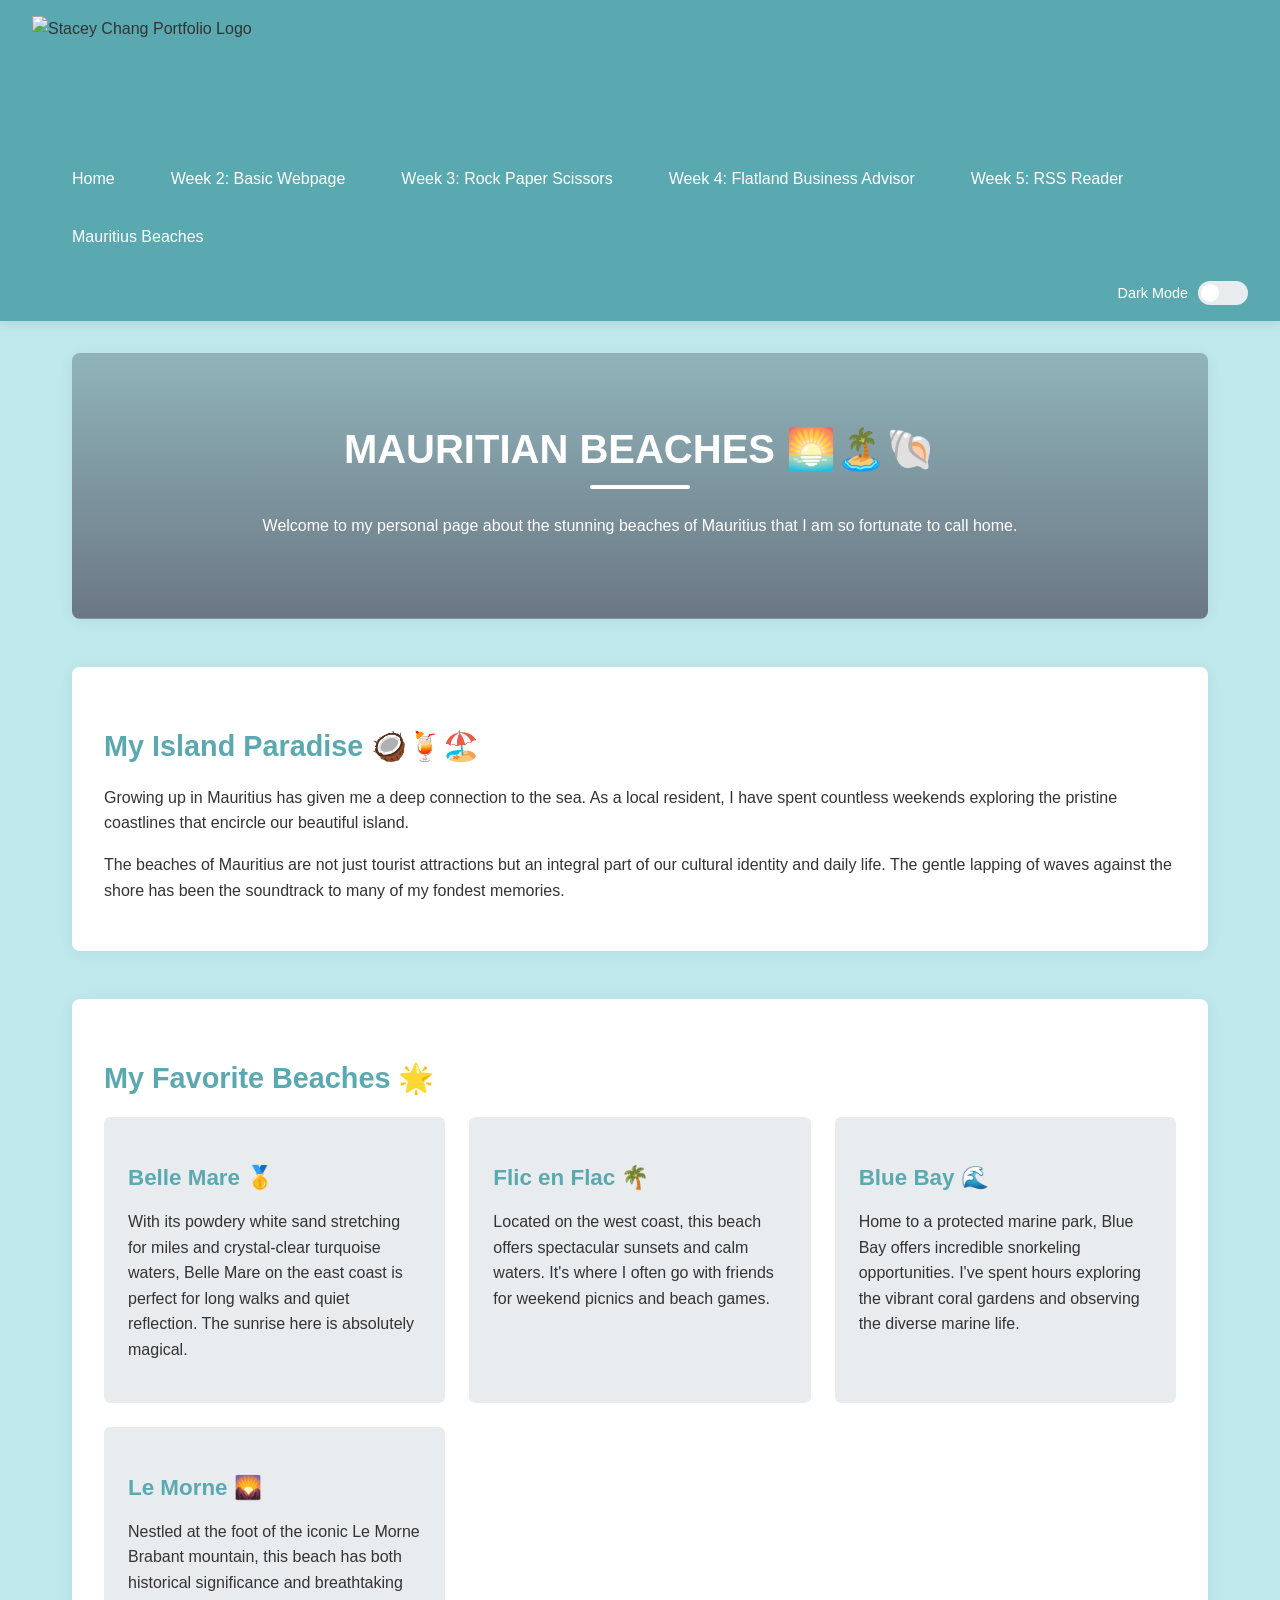
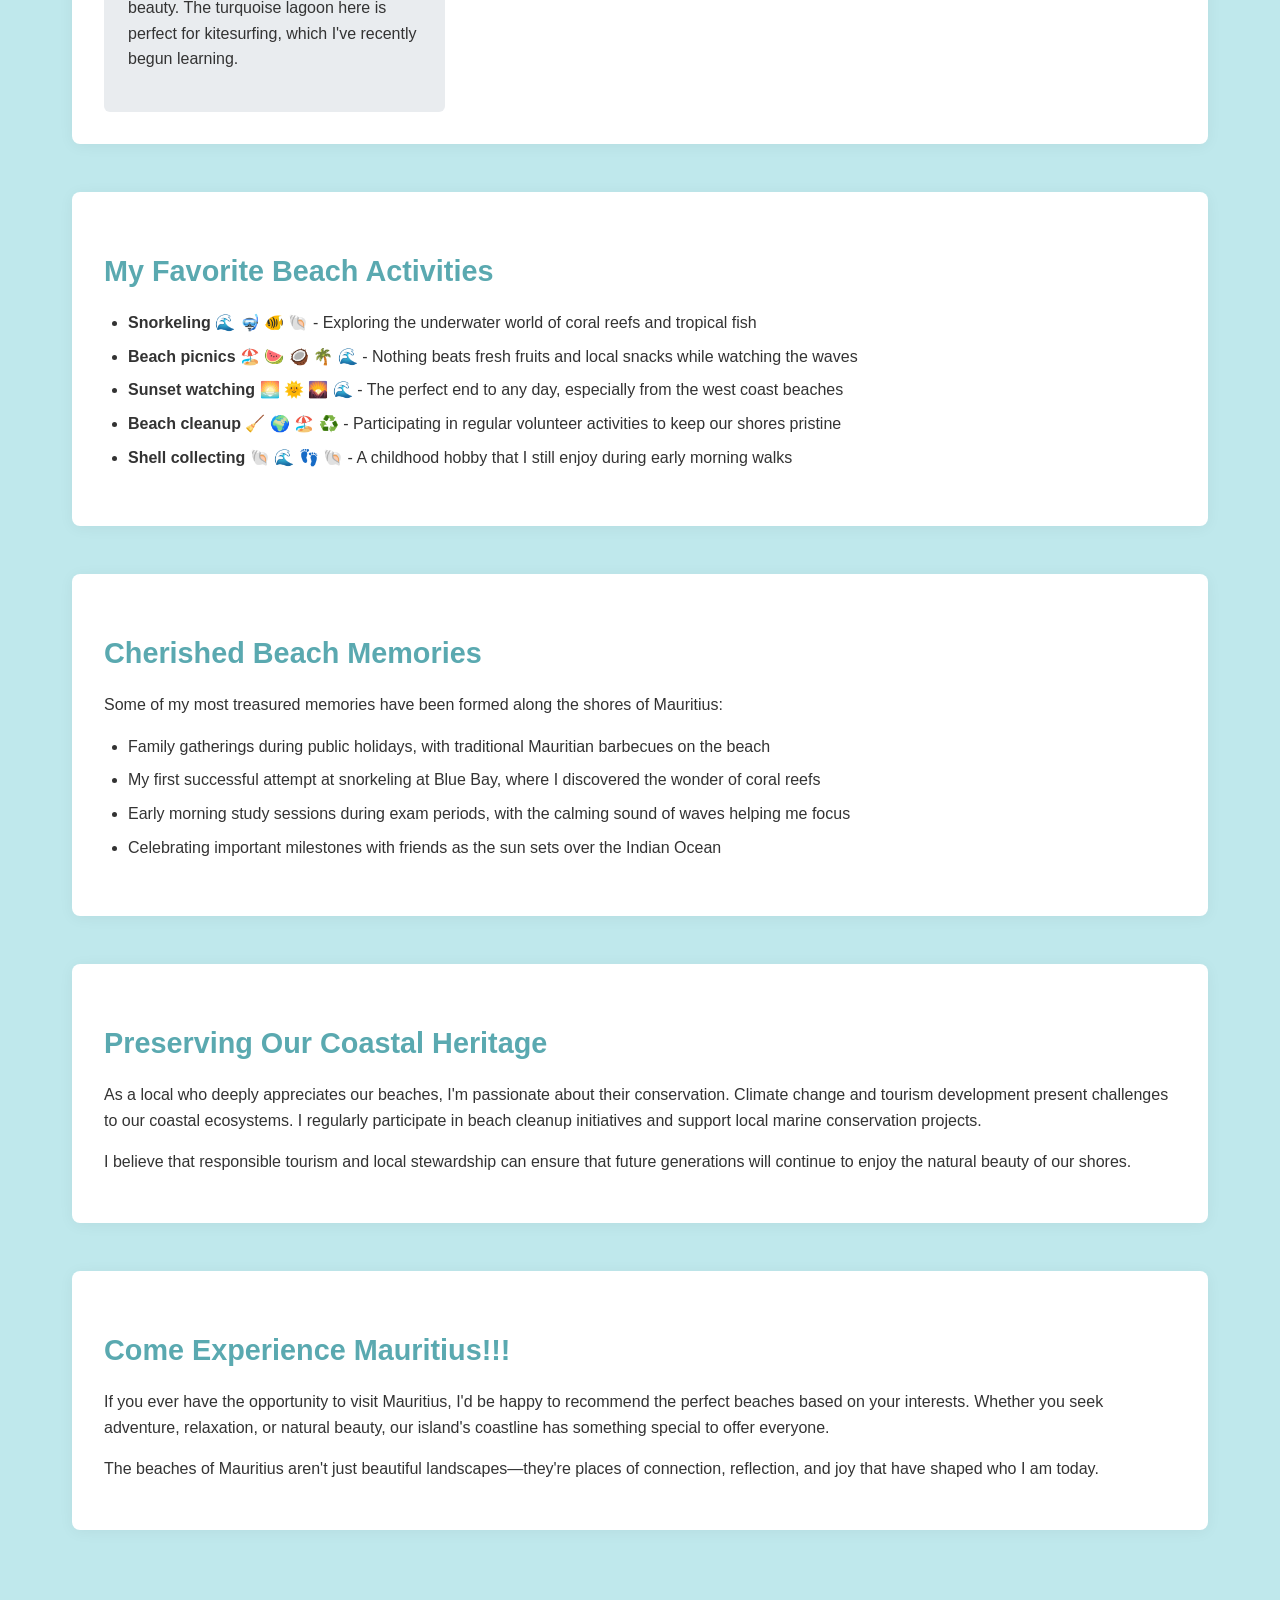
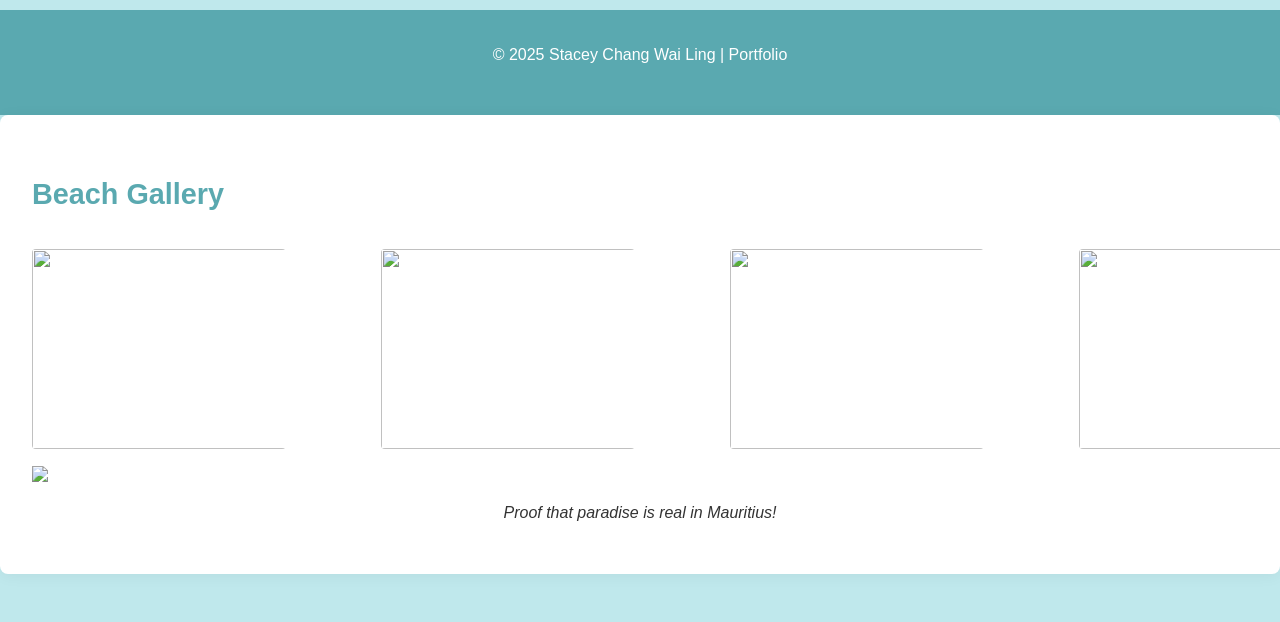
==== commit c574201f: "Update basic webpage.html" ====
--- a/basic webpage.html
+++ b/basic webpage.html
@@ -5,54 +5,61 @@
   <meta name="viewport" content="width=device-width, initial-scale=1.0"/>
   <title>Mauritius Beaches | Stacey Chang Wai Ling</title>
   <link rel="stylesheet" href="style.css" />
+  <script src="javascript.js" defer></script>
 </head>
 <body>
   <header>
     <div class="header-container">
-      <img src="https://via.placeholder.com/180x60?text=STACEY+CHANG" alt="Stacey Chang Portfolio Logo" class="logo" />
+      <img src="c:\Users\Stacey Chang\Downloads\ChatGPT Image Apr 10, 2025, 01_14_55 AM.png" alt="Stacey Chang Portfolio Logo" class="logo" />
       <button class="menu-toggle" aria-label="Toggle navigation menu">☰</button>
       <nav>
         <ul id="navMenu">
           <li><a href="index.html">Home</a></li>
-          <li><a href="basic webpage.html">Week 2: Basic Webpage</a></li>
+          <li><a href="basic-webpage.html">Week 2: Basic Webpage</a></li>
           <li><a href="rps.html">Week 3: Rock Paper Scissors</a></li>
           <li><a href="flatland.html">Week 4: Flatland Business Advisor</a></li>
           <li><a href="rss.html">Week 5: RSS Reader</a></li>
-          <li><a href="basic webpage.html" class="active">Mauritius Beaches</a></li>
+          <li><a href="basic-webpage.html" class="active">Mauritius Beaches</a></li>
         </ul>
       </nav>
+      <div class="dark-mode-container">
+        <span class="dark-mode-label">Dark Mode</span>
+        <label class="toggle-switch">
+          <input type="checkbox" id="darkModeToggle">
+          <span class="slider"></span>
+        </label>
     </div>
   </header>
 
   <main>
     <section id="about">
-      <h1>Beaches of Mauritius</h1>
+      <h1>MAURITIAN BEACHES 🌅🏝️🐚</h1>
       <p>Welcome to my personal page about the stunning beaches of Mauritius that I am so fortunate to call home.</p>
     </section>
 
     <section id="beach-intro">
-      <h2>My Island Paradise</h2>
+      <h2>My Island Paradise 🥥🍹🏖️</h2>
       <p>Growing up in Mauritius has given me a deep connection to the sea. As a local resident, I have spent countless weekends exploring the pristine coastlines that encircle our beautiful island.</p>
       <p>The beaches of Mauritius are not just tourist attractions but an integral part of our cultural identity and daily life. The gentle lapping of waves against the shore has been the soundtrack to many of my fondest memories.</p>
     </section>
 
     <section id="favorite-beaches">
-      <h2>My Favorite Beaches</h2>
+      <h2>My Favorite Beaches 🌟</h2>
       <div class="project-grid">
         <div class="project">
-          <h3>Belle Mare</h3>
+          <h3>Belle Mare 🥇</h3>
           <p>With its powdery white sand stretching for miles and crystal-clear turquoise waters, Belle Mare on the east coast is perfect for long walks and quiet reflection. The sunrise here is absolutely magical.</p>
         </div>
         <div class="project">
-          <h3>Flic en Flac</h3>
+          <h3>Flic en Flac 🌴</h3>
           <p>Located on the west coast, this beach offers spectacular sunsets and calm waters. It's where I often go with friends for weekend picnics and beach games.</p>
         </div>
         <div class="project">
-          <h3>Blue Bay</h3>
+          <h3>Blue Bay 🌊</h3>
           <p>Home to a protected marine park, Blue Bay offers incredible snorkeling opportunities. I've spent hours exploring the vibrant coral gardens and observing the diverse marine life.</p>
         </div>
         <div class="project">
-          <h3>Le Morne</h3>
+          <h3>Le Morne 🌄</h3>
           <p>Nestled at the foot of the iconic Le Morne Brabant mountain, this beach has both historical significance and breathtaking beauty. The turquoise lagoon here is perfect for kitesurfing, which I've recently begun learning.</p>
         </div>
       </div>
@@ -61,11 +68,11 @@
     <section id="beach-activities">
       <h2>My Favorite Beach Activities</h2>
       <ul>
-        <li><strong>Snorkeling</strong> - Exploring the underwater world of coral reefs and tropical fish</li>
-        <li><strong>Beach picnics</strong> - Nothing beats fresh fruits and local snacks while watching the waves</li>
-        <li><strong>Sunset watching</strong> - The perfect end to any day, especially from the west coast beaches</li>
-        <li><strong>Beach cleanup</strong> - Participating in regular volunteer activities to keep our shores pristine</li>
-        <li><strong>Shell collecting</strong> - A childhood hobby that I still enjoy during early morning walks</li>
+        <li><strong>Snorkeling 🌊 🤿 🐠 🐚  </strong> - Exploring the underwater world of coral reefs and tropical fish</li>
+        <li><strong>Beach picnics 🏖️ 🍉 🥥 🌴 🌊</strong> - Nothing beats fresh fruits and local snacks while watching the waves</li>
+        <li><strong>Sunset watching 🌅 🌞 🌄 🌊</strong> - The perfect end to any day, especially from the west coast beaches</li>
+        <li><strong>Beach cleanup 🧹 🌍 🏖️ ♻️ </strong> - Participating in regular volunteer activities to keep our shores pristine</li>
+        <li><strong>Shell collecting 🐚 🌊 👣 🐚</strong> - A childhood hobby that I still enjoy during early morning walks</li>
       </ul>
     </section>
 
@@ -87,7 +94,7 @@
     </section>
 
     <section id="beach-invitation">
-      <h2>Come Experience Mauritius</h2>
+      <h2>Come Experience Mauritius!!!</h2>
       <p>If you ever have the opportunity to visit Mauritius, I'd be happy to recommend the perfect beaches based on your interests. Whether you seek adventure, relaxation, or natural beauty, our island's coastline has something special to offer everyone.</p>
       <p>The beaches of Mauritius aren't just beautiful landscapes—they're places of connection, reflection, and joy that have shaped who I am today.</p>
     </section>
--- a/style.css
+++ b/style.css
@@ -1,513 +1,1038 @@
     /* Modern styling for the portfolio */
     :root {
-        --primary-color: #070809;
-        --secondary-color: #389098;
-        --accent-color: #c8685d;
-        --text-color: #333;
-        --bg-color: #f8f9fa;
-        --light-gray: #e9ecef;
-        --white: #ffffff;
-    }
-    
+      --primary-color: #070809;
+      --secondary-color: #5aa9b0;
+      --accent-color: #c8685d;
+      --text-color: #333;
+      --bg-color: #bfe8ec;
+      --light-gray: #e9ecef;
+      --white: #ffffff;
+    }
+
     * {
-        margin: 0;
-        padding: 0;
-        box-sizing: border-box;
-    }
-    
+      margin: 0;
+      padding: 0;
+      box-sizing: border-box;
+    }
+
     body {
-        font-family: 'Segoe UI', Tahoma, Geneva, Verdana, sans-serif;
-        line-height: 1.6;
-        color: var(--text-color);
-        background-color: var(--bg-color);
-    }
-    
+      font-family: 'Segoe UI', Tahoma, Geneva, Verdana, sans-serif;
+      line-height: 1.6;
+      color: var(--text-color);
+      background-color: var(--bg-color);
+    }
+
     /* Header and Navigation */
     header {
+      background-color: var(--secondary-color);
+      padding: 1rem 0;
+      position: sticky;
+      top: 0;
+      z-index: 1000;
+      box-shadow: 0 2px 10px rgba(0,0,0,0.1);
+    }
+
+    .header-container {
+      max-width: 1500px;
+      margin: 0 auto;
+      padding: 0 2rem;
+      display: flex;
+      flex-wrap: wrap;
+      justify-content: space-between;
+      align-items: center;
+    }
+
+    .logo {
+      height: 150px;
+      transition: transform 0.3s ease;
+    }
+
+    .logo:hover {
+      transform: scale(1.05);
+    }
+
+    nav ul {
+      display: flex;
+      list-style: none;
+      gap: 1.5rem;
+      flex-wrap: wrap;
+    }
+
+    nav a {
+      color: var(--white);
+      text-decoration: none;
+      font-weight: 500;
+      padding: 0.5rem 1rem;
+      border-radius: 4px;
+      transition: all 0.3s ease;
+    }
+
+    nav a:hover {
+      background-color: var(--primary-color);
+      transform: translateY(-2px);
+    }
+
+    nav a.active {
+      background-color: var(--primary-color);
+    }
+
+    /* Mobile menu toggle */
+    .menu-toggle {
+      display: none;
+      background: none;
+      border: none;
+      color: var(--white);
+      font-size: 1.5rem;
+      cursor: pointer;
+    }
+
+    /* Main content */
+    main {
+      max-width: 1200px;
+      margin: 0 auto;
+      padding: 2rem;
+    }
+
+    section {
+      margin-bottom: 3rem;
+      padding: 2rem;
+      background-color: var(--white);
+      border-radius: 8px;
+      box-shadow: 0 2px 15px rgba(0,0,0,0.05);
+      transition: transform 0.3s ease, box-shadow 0.3s ease;
+    }
+
+    section:hover {
+      transform: translateY(-5px);
+      box-shadow: 0 5px 20px rgba(0,0,0,0.1);
+    }
+
+    h1 {
+      color: var(--primary-color);
+      margin-bottom: 1.5rem;
+      font-size: 2.5rem;
+      position: relative;
+      padding-bottom: 0.5rem;
+    }
+
+    h1::after {
+      content: '';
+      position: absolute;
+      bottom: 0;
+      left: 0;
+      width: 100px;
+      height: 4px;
+      background-color: var(--primary-color);
+      border-radius: 2px;
+    }
+
+    h2 {
+      color: var(--secondary-color);
+      margin: 1.5rem 0 1rem;
+      font-size: 1.8rem;
+    }
+
+    h3 {
+      color: var(--secondary-color);
+      margin: 1.2rem 0 0.8rem;
+      font-size: 1.4rem;
+    }
+
+    p {
+      margin-bottom: 1rem;
+    }
+
+    ul, ol {
+      padding-left: 1.5rem;
+      margin-bottom: 1.5rem;
+    }
+
+    li {
+      margin-bottom: 0.5rem;
+    }
+
+    a {
+      color: var(--primary-color);
+      text-decoration: none;
+      transition: color 0.3s ease;
+    }
+
+    a:hover {
+      color: var(--accent-color);
+      text-decoration: underline;
+    }
+
+    /* Hero section */
+    #about {
+      background-image: linear-gradient(rgba(95, 146, 155, 0.696), rgba(44, 62, 80, 0.7)), url('https://via.placeholder.com/1200x400?text=Portfolio+Background');
+      background-size: cover;
+      background-position: center;
+      color: var(--white);
+      text-align: center;
+      padding: 4rem 2rem;
+      border-radius: 8px;
+    }
+
+    #about h1 {
+      color: var(--white);
+    }
+
+    #about h1::after {
+      background-color: var(--white);
+      left: 50%;
+      transform: translateX(-50%);
+    }
+
+    /* Project grid */
+    .project-grid {
+      display: grid;
+      grid-template-columns: repeat(auto-fill, minmax(280px, 1fr));
+      gap: 1.5rem;
+    }
+
+    .project {
+      background-color: var(--light-gray);
+      padding: 1.5rem;
+      border-radius: 6px;
+      transition: transform 0.3s ease;
+    }
+
+    .project:hover {
+      transform: translateY(-5px);
+    }
+
+    .project a {
+      font-size: 1.2rem;
+      display: block;
+      margin-bottom: 0.8rem;
+    }
+
+    /* Footer */
+    footer {
+      background-color: var(--secondary-color);
+      color: var(--white);
+      text-align: center;
+      padding: 2rem;
+      position: relative;
+    }
+
+    /* Back to top button */
+    #toTopBtn {
+      position: fixed;
+      bottom: 2rem;
+      right: 2rem;
+      background-color: var(--primary-color);
+      color: var(--white);
+      border: none;
+      border-radius: 50%;
+      width: 50px;
+      height: 50px;
+      font-size: 1.5rem;
+      cursor: pointer;
+      display: flex;
+      justify-content: center;
+      align-items: center;
+      box-shadow: 0 2px 10px rgba(0,0,0,0.2);
+      transition: all 0.3s ease;
+      opacity: 0;
+      visibility: hidden;
+    }
+
+    #toTopBtn.visible {
+      opacity: 1;
+      visibility: visible;
+    }
+
+    #toTopBtn:hover {
+      background-color: var(--accent-color);
+      transform: translateY(-3px);
+    }
+
+    /* Responsive design */
+    @media (max-width: 768px) {
+      .header-container {
+      flex-direction: column;
+      display: block;
+      align-items: flex-start;
+      }
+      
+      nav {
+      width: 100%;
+      margin-top: 1rem;
+      }
+      
+      nav ul {
+      flex-direction: column;
+      gap: 0.5rem;
+      display: none;
+      }
+      
+      nav ul.show {
+      display: flex;
+      }
+      
+      .menu-toggle {
+      display: block;
+      position: fixed;
+      right: 2rem;
+      top: 1rem;
+      width: 50px;
+      height: 50px;
+      }
+
+      .container {
+        min-width: 320px; /* Prevents containers from becoming too narrow */
+        max-width: 100%;  /* Ensures it takes full width on larger screens */
+      }
+      
+      .main-container {
+        overflow-x: auto; /* Allow horizontal scrolling */
+      }
+      
+      
+      .project-grid {
+      grid-template-columns: 1fr;
+      }
+    
+    
+    .nav ul {
+      display: block;
+      flex-direction: column;
+    }
+  }
+
+
+  /* New media query for medium screens (max-width: 1200px) */
+  @media (max-width: 1200px) {
+    /* Adjust for medium screen sizes */
+    .nav ul {
+      flex-direction: row; /* Use horizontal layout if needed */
+    }
+  }
+
+    /* Dark mode styles */
+    body.dark-mode {
+      --primary-color: #82372e;
+      --secondary-color: #1a575c;
+      --accent-color: #070809;
+      --text-color: #e9ecef;
+      --bg-color: #090808;
+      --light-gray: #2d2d2d;
+      --white: #191919;
+    }
+
+    /* Dark mode toggle */
+    .dark-mode-container {
+      display: flex;
+      align-items: center;
+      margin-left: auto;
+      padding-left: 20px;
+    }
+
+    .dark-mode-label {
+      color: var(--white);
+      margin-right: 10px;
+      font-size: 0.9rem;
+    }
+
+    .toggle-switch {
+      position: relative;
+      display: inline-block;
+      width: 50px;
+      height: 24px;
+    }
+
+    .toggle-switch input {
+      opacity: 0;
+      width: 0;
+      height: 0;
+    }
+
+    .slider {
+      position: absolute;
+      cursor: pointer;
+      top: 0;
+      left: 0;
+      right: 0;
+      bottom: 0;
+      background-color: var(--light-gray);
+      transition: .4s;
+      border-radius: 34px;
+    }
+
+    .slider:before {
+      position: absolute;
+      content: "";
+      height: 18px;
+      width: 18px;
+      left: 3px;
+      bottom: 3px;
+      background-color: white;
+      transition: .4s;
+      border-radius: 50%;
+    }
+
+    input:checked + .slider {
+      background-color: var(--accent-color);
+    }
+
+    input:checked + .slider:before {
+      transform: translateX(26px);
+    }
+
+
+    /* Form validation styles */
+    .contact-form {
+      max-width: 600px;
+      margin: 0 auto;
+    }
+
+    .form-group {
+      margin-bottom: 1.5rem;
+    }
+
+    .form-control {
+      width: 100%;
+      padding: 10px;
+      border: 1px solid var(--light-gray);
+      border-radius: 4px;
+      font-family: inherit;
+      font-size: 1rem;
+      background-color: var(--white);
+      color: var(--text-color);
+      transition: border-color 0.3s;
+    }
+
+    .form-control:focus {
+      outline: none;
+      border-color: var(--secondary-color);
+    }
+
+    .error-input {
+      border-color: #dc3545 !important;
+    }
+
+    .form-errors {
+      display: none;
+      background-color: rgba(220, 53, 69, 0.1);
+      color: #dc3545;
+      padding: 10px;
+      border-radius: 4px;
+      margin-bottom: 15px;
+    }
+
+    .form-errors p {
+      margin: 5px 0;
+    }
+
+    .btn-submit {
+      background-color: var(--secondary-color);
+      color: white;
+      border: none;
+      padding: 12px 24px;
+      border-radius: 4px;
+      cursor: pointer;
+      font-size: 1rem;
+      transition: all 0.3s;
+    }
+
+    .btn-submit:hover {
+      background-color: var(--primary-color);
+      transform: translateY(-2px);
+    }
+
+    /* Animation for sections */
+    .hidden-section {
+      opacity: 0;
+      transform: translateY(20px);
+      transition: opacity 0.6s ease, transform 0.6s ease;
+    }
+
+    .animate-in {
+      opacity: 1;
+      transform: translateY(0);
+    }
+
+    /* Beach gallery styles */
+    .beach-gallery {
+      margin-top: 2rem;
+    }
+
+    .gallery-thumbnails {
+      display: grid;
+      grid-template-columns: repeat(auto-fill, minmax(150px, 1fr));
+      gap: 180px;
+      margin-bottom: 15px;
+    }
+
+    .gallery-thumbnail {
+      width: 150%;
+      height: 200px;
+      object-fit: cover;
+      cursor: pointer;
+      border-radius: 4px;
+      transition: transform 0.2s;
+    }
+
+    .gallery-thumbnail:hover {
+      transform: scale(1.05);
+    }
+
+    .gallery-full-image {
+      width: 100%;
+      border-radius: 8px;
+      height: 400px;
+      object-fit: cover;
+      opacity: 1;
+      transition: opacity 0.3s ease;
+    }
+
+    .image-caption {
+      text-align: center;
+      margin-top: 10px;
+      font-style: italic;
+    }
+
+      /* Styles for Rock Paper Scissors game */
+      .circle {
+        display: inline-flex;
+        width: 80px;
+        height: 80px;
+        border-radius: 50%;
         background-color: var(--secondary-color);
-        padding: 1rem 0;
-        position: sticky;
-        top: 0;
-        z-index: 1000;
-        box-shadow: 0 2px 10px rgba(0,0,0,0.1);
-    }
+        color: white;
+        font-size: 2em;
+        margin: 10px;
+        cursor: pointer;
+        transition: transform 0.2s;
+        /* Perfect centering with flexbox */
+        justify-content: center;
+        align-items: center;
+      }
     
-    .header-container {
-        max-width: 1200px;
-        margin: 0 auto;
-        padding: 0 2rem;
-        display: flex;
-        justify-content: space-between;
-        align-items: center;
-    }
+      .circle:hover {
+        transform: scale(1.1);
+        background-color: var(--primary-color);
+      }
     
-    .logo {
-        height: 60px;
-        transition: transform 0.3s ease;
-    }
+      #result {
+        margin-top: 20px;
+        font-size: 1.5em;
+        padding: 1rem;
+        background-color: var(--light-gray);
+        color: var(--text-color);
+        border-radius: 8px;
+        display: inline-block;
+        min-width: 60%;
+      }
+
+      html body.dark-mode #result {
+        background-color: var(--bg-color); /* Darker background */
+        color: var(--light-gray); /* White text for dark mode */
+      }
+
+      #playAgainBtn {
+        margin-top: 1rem;
+        padding: 0.5rem 1.2rem;
+        background-color: var(--accent-color);
+        color: white;
+        border: none;
+        border-radius: 6px;
+        font-size: 1rem;
+        cursor: pointer;
+        transition: background-color 0.3s ease;
+      }
+      
+      #playAgainBtn:hover {
+        background-color: var(--primary-color);
+      }
     
-    .logo:hover {
-        transform: scale(1.05);
-    }
+      .instruction {
+        display: inline-block;
+        margin-top: 15px;
+        padding: 0.5rem 1rem;
+        background-color: var(--accent-color);
+        color: var(--white);
+        border-radius: 4px;
+        text-decoration: none;
+        font-weight: bold;
+        transition: all 0.3s ease;
+      }
     
-    nav ul {
-        display: flex;
-        list-style: none;
-        gap: 1.5rem;
-        flex-wrap: wrap;
-    }
-    
-    nav a {
-        color: var(--white);
-        text-decoration: none;
-        font-weight: 500;
-        padding: 0.5rem 1rem;
-        border-radius: 4px;
-        transition: all 0.3s ease;
-    }
-    
-    nav a:hover {
+      .instruction:hover {
         background-color: var(--primary-color);
         transform: translateY(-2px);
-    }
-    
-    nav a.active {
-        background-color: var(--primary-color);
-    }
-    
-    /* Mobile menu toggle */
-    .menu-toggle {
-        display: none;
-        background: none;
-        border: none;
-        color: var(--white);
-        font-size: 1.5rem;
-        cursor: pointer;
-    }
-    
-    /* Main content */
-    main {
-        max-width: 1200px;
-        margin: 0 auto;
-        padding: 2rem;
-    }
-    
-    section {
-        margin-bottom: 3rem;
-        padding: 2rem;
-        background-color: var(--white);
-        border-radius: 8px;
-        box-shadow: 0 2px 15px rgba(0,0,0,0.05);
-        transition: transform 0.3s ease, box-shadow 0.3s ease;
-    }
-    
-    section:hover {
-        transform: translateY(-5px);
-        box-shadow: 0 5px 20px rgba(0,0,0,0.1);
-    }
-    
-    h1 {
-        color: var(--primary-color);
-        margin-bottom: 1.5rem;
-        font-size: 2.5rem;
-        position: relative;
-        padding-bottom: 0.5rem;
-    }
-    
-    h1::after {
-        content: '';
-        position: absolute;
-        bottom: 0;
-        left: 0;
-        width: 100px;
-        height: 4px;
-        background-color: var(--primary-color);
-        border-radius: 2px;
-    }
-    
-    h2 {
-        color: var(--secondary-color);
-        margin: 1.5rem 0 1rem;
-        font-size: 1.8rem;
-    }
-    
-    h3 {
-        color: var(--secondary-color);
-        margin: 1.2rem 0 0.8rem;
-        font-size: 1.4rem;
-    }
-    
-    p {
-        margin-bottom: 1rem;
-    }
-    
-    ul, ol {
-        padding-left: 1.5rem;
-        margin-bottom: 1.5rem;
-    }
-    
-    li {
-        margin-bottom: 0.5rem;
-    }
-    
-    a {
-        color: var(--primary-color);
-        text-decoration: none;
-        transition: color 0.3s ease;
-    }
-    
-    a:hover {
-        color: var(--accent-color);
-        text-decoration: underline;
-    }
-    
-    /* Hero section */
-    #about {
-        background-image: linear-gradient(rgba(95, 146, 155, 0.696), rgba(44, 62, 80, 0.7)), url('https://via.placeholder.com/1200x400?text=Portfolio+Background');
-        background-size: cover;
-        background-position: center;
-        color: var(--white);
-        text-align: center;
-        padding: 4rem 2rem;
-        border-radius: 8px;
-    }
-    
-    #about h1 {
-        color: var(--white);
-    }
-    
-    #about h1::after {
-        background-color: var(--white);
-        left: 50%;
-        transform: translateX(-50%);
-    }
-    
-    /* Project grid */
-    .project-grid {
-        display: grid;
-        grid-template-columns: repeat(auto-fill, minmax(280px, 1fr));
-        gap: 1.5rem;
-    }
-    
-    .project {
-        background-color: var(--light-gray);
-        padding: 1.5rem;
-        border-radius: 6px;
-        transition: transform 0.3s ease;
-    }
-    
-    .project:hover {
-        transform: translateY(-5px);
-    }
-    
-    .project a {
-        font-size: 1.2rem;
-        display: block;
-        margin-bottom: 0.8rem;
-    }
-    
-    /* Footer */
-    footer {
-        background-color: var(--secondary-color);
-        color: var(--white);
-        text-align: center;
-        padding: 2rem;
-        position: relative;
-    }
-    
-    /* Back to top button */
-    #toTopBtn {
-        position: fixed;
-        bottom: 2rem;
-        right: 2rem;
-        background-color: var(--primary-color);
-        color: var(--white);
-        border: none;
-        border-radius: 50%;
-        width: 50px;
-        height: 50px;
-        font-size: 1.5rem;
-        cursor: pointer;
+      }
+
+      .choices {
+        margin-top: 1rem;
         display: flex;
         justify-content: center;
-        align-items: center;
-        box-shadow: 0 2px 10px rgba(0,0,0,0.2);
-        transition: all 0.3s ease;
-        opacity: 0;
-        visibility: hidden;
-    }
-    
-    #toTopBtn.visible {
-        opacity: 1;
-        visibility: visible;
-    }
-    
-    #toTopBtn:hover {
-        background-color: var(--accent-color);
-        transform: translateY(-3px);
-    }
-    
-    /* Responsive design */
-    @media (max-width: 768px) {
-        .header-container {
-        flex-direction: column;
-        align-items: flex-start;
-        }
-        
-        nav {
-        width: 100%;
-        margin-top: 1rem;
-        }
-        
-        nav ul {
-        flex-direction: column;
-        gap: 0.5rem;
-        display: none;
-        }
-        
-        nav ul.show {
-        display: flex;
-        }
-        
-        .menu-toggle {
-        display: block;
-        position: absolute;
-        right: 2rem;
-        top: 1.5rem;
-        }
-        
-        .project-grid {
-        grid-template-columns: 1fr;
-        }
-    }
-
-/* Additional styles for Rock Paper Scissors game */
-.circle {
-    display: inline-flex;
-    width: 80px;
-    height: 80px;
-    border-radius: 50%;
-    background-color: var(--secondary-color);
-    color: white;
-    font-size: 2em;
-    margin: 10px;
-    cursor: pointer;
-    transition: transform 0.2s;
-    /* Perfect centering with flexbox */
+        gap: 1rem;
+      }
+      
+      .circle {
+        font-size: 3rem;
+        width: 100px;
+        height: 100px;
+      }
+      
+      @keyframes pop {
+        0% { transform: scale(0.5); opacity: 0; }
+        100% { transform: scale(1); opacity: 1; }
+      }
+      
+      #result {
+        animation: pop 0.3s ease;
+      }
+      
+      .pop {
+        animation: pop 0.3s ease;
+      }
+
+      
+  /* Dark mode adjustments for Rock Paper Scissors */
+  body.dark-mode .circle {
+    background-color: var(--primary-color); /* Change from secondary to primary */
+    color: var(--bg-color);
+  }
+
+  body.dark-mode .circle:hover {
+    background-color: var(--secondary-color); /* Switch the hover color too */
+  }
+
+  body.dark-mode #result {
+    background-color: var(--dark-gray); /* Use a darker gray for dark mode */
+    color: var(--white);
+  }
+
+  body.dark-mode .instruction {
+    background-color: var(--primary-color); /* Switch from accent to primary */
+    color: var(--white);
+  }
+
+  body.dark-mode .instruction:hover {
+    background-color: var(--accent-color); /* And switch hover color */
+  }
+/* Score display styles */
+.score-container {
+  display: flex;
+  justify-content: center;
+  gap: 2rem;
+  margin: 1.5rem 0;
+}
+
+.score-box {
+  display: flex;
+  flex-direction: column;
+  align-items: center;
+  background-color: var(--secondary-color);
+  color: white;
+  padding: 1rem 2rem;
+  border-radius: 8px;
+  min-width: 100px;
+  box-shadow: 0 2px 10px rgba(0,0,0,0.1);
+  transition: transform 0.3s, background-color 0.3s;
+}
+
+.score-box:hover {
+  transform: translateY(-3px);
+}
+
+.score-label {
+  font-size: 1rem;
+  margin-bottom: 5px;
+  font-weight: bold;
+}
+
+#playerScore, #computerScore {
+  font-size: 2rem;
+  font-weight: bold;
+}
+
+#resetScoreBtn {
+  margin-top: 1rem;
+  margin-left: 1rem;
+  padding: 0.5rem 1.2rem;
+  background-color: var(--light-gray);
+  color: var(--text-color);
+  border: none;
+  border-radius: 6px;
+  font-size: 1rem;
+  cursor: pointer;
+  transition: background-color 0.3s ease;
+}
+
+#resetScoreBtn:hover {
+  background-color: var(--accent-color);
+  color: white;
+}
+
+/* Animation for score reset */
+@keyframes scoreReset {
+  0% { transform: scale(1); }
+  50% { transform: scale(1.2); }
+  100% { transform: scale(1); }
+}
+
+.score-reset {
+  animation: scoreReset 0.5s ease;
+}
+
+/* Dark mode styles for score elements */
+body.dark-mode .score-box {
+  background-color: var(--primary-color);
+}
+
+body.dark-mode #resetScoreBtn {
+  background-color: var(--primary-color);
+  color: var(--white);
+}
+
+body.dark-mode #resetScoreBtn:hover {
+  background-color: var(--secondary-color);
+}
+
+/* Responsive adjustments for scores */
+@media (max-width: 480px) {
+  .score-container {
+    flex-direction: column;
+    gap: 1rem;
+    align-items: center;
+  }
+  
+  .score-box {
+    width: 80%;
+    flex-direction: row;
+    justify-content: space-between;
+    padding: 0.8rem 1.5rem;
+  }
+  
+  .score-label {
+    margin-bottom: 0;
+    margin-right: 1rem;
+  }
+}
+    /* Flatland specific styles */
+  /* Flatland container */
+  .flatland-container {
+    display: flex;
+    flex-wrap: wrap;
     justify-content: center;
     align-items: center;
-  }
-  
-  .circle:hover {
-    transform: scale(1.1);
+    gap: 2rem;
+    position: relative;
+    max-width: 800px;
+    margin: 0 auto;
+  }
+
+  /* Words area styling */
+  #words {
+    width: 320px;
+    height: 200px;
+    font-size: 1.5rem;
+    text-align: right;
+    padding: 1rem;
+    margin-right: 1.5rem;
+    border-radius: 10px;
+    border-right: 5px solid var(--accent-color);
+    background-color: rgba(200, 104, 93, 0.1);
+    display: flex;
+    flex-direction: column;
+    justify-content: center;
+    transition: all 0.3s ease;
+    line-height: 1.4;
+  }
+
+  /* Square styling */
+  #square {
+    width: 150px;
+    height: 150px;
+    background-color: var(--secondary-color);
+    border-radius: 10px;
+    cursor: pointer;
+    transition: transform 0.3s ease, background-color 0.3s ease;
+    position: relative;
+    box-shadow: 0 4px 8px rgba(0, 0, 0, 0.1);
+  }
+
+  #square:hover {
+    transform: rotate(10deg) scale(1.1);
     background-color: var(--primary-color);
   }
-  
-  #result {
-    margin-top: 20px;
-    font-size: 1.5em;
+
+  /* Instructions area */
+  .instructions {
+    width: 100%;
+    max-width: 400px;
+    margin-top: 2rem;
     padding: 1rem;
     background-color: var(--light-gray);
     border-radius: 8px;
-    display: inline-block;
-    min-width: 60%;
-  }
-  
-  .instruction {
-    display: inline-block;
-    margin-top: 15px;
-    padding: 0.5rem 1rem;
-    background-color: var(--accent-color);
-    color: var(--white);
-    border-radius: 4px;
-    text-decoration: none;
-    font-weight: bold;
-    transition: all 0.3s ease;
-  }
-  
-  .instruction:hover {
-    background-color: var(--primary-color);
-    transform: translateY(-2px);
-  }
-
-/* Dark mode styles */
-body.dark-mode {
-    --primary-color: #712921;
+  }
+
+  /* Main container styling */
+  main {
+    max-width: 1200px;
+    margin: 0 auto;
+    padding: 2rem;
+  }
+
+  /* Dark mode styling */
+  body.dark-mode {
+    --primary-color: #82372e;
     --secondary-color: #1a575c;
     --accent-color: #070809;
     --text-color: #e9ecef;
-    --bg-color: #121212;
+    --bg-color: #090808;
     --light-gray: #2d2d2d;
-    --white: #1a1a1a;
-  }
-  
-  /* Dark mode toggle */
-  .dark-mode-container {
-    display: flex;
-    align-items: center;
-    margin-left: auto;
-    padding-left: 20px;
-  }
-  
-  .dark-mode-label {
-    color: var(--white);
-    margin-right: 10px;
-    font-size: 0.9rem;
-  }
-  
-  .toggle-switch {
-    position: relative;
-    display: inline-block;
-    width: 50px;
-    height: 24px;
-  }
-  
-  .toggle-switch input {
-    opacity: 0;
-    width: 0;
-    height: 0;
-  }
-  
-  .slider {
-    position: absolute;
-    cursor: pointer;
-    top: 0;
-    left: 0;
-    right: 0;
-    bottom: 0;
-    background-color: var(--light-gray);
-    transition: .4s;
-    border-radius: 34px;
-  }
-  
-  .slider:before {
-    position: absolute;
-    content: "";
-    height: 18px;
-    width: 18px;
-    left: 3px;
-    bottom: 3px;
-    background-color: white;
-    transition: .4s;
-    border-radius: 50%;
-  }
-  
-  input:checked + .slider {
-    background-color: var(--accent-color);
-  }
-  
-  input:checked + .slider:before {
-    transform: translateX(26px);
-  }
-  
-  /* Form validation styles */
-  .contact-form {
-    max-width: 600px;
-    margin: 0 auto;
-  }
-  
-  .form-group {
-    margin-bottom: 1.5rem;
-  }
-  
-  .form-control {
-    width: 100%;
-    padding: 10px;
+    --white: #191919;
+  }
+
+  body.dark-mode #words {
+    border-right-color: var(--secondary-color);
+    background-color: rgba(26, 87, 92, 0.2);
+    color: var(--text-color);
+  }
+
+  body.dark-mode #square {
+    background-color: var(--primary-color);
+  }
+
+  body.dark-mode #square:hover {
+    background-color: var(--secondary-color);
+  }
+
+  /* Responsive design */
+  @media (max-width: 768px) {
+    body {
+      padding: 10px;
+    }
+    
+    .flatland-container {
+      flex-direction: column;
+    }
+    
+    #words {
+      width: 100%;
+      height: auto;
+      min-height: 150px;
+      margin-right: 0;
+      margin-bottom: 1.5rem;
+      text-align: center;
+      border-right: none;
+      border-bottom: 5px solid var(--accent-color);
+    }
+    
+    body.dark-mode #words {
+      border-bottom-color: var(--secondary-color);
+    }
+  }
+
+  /* Animation for elements */
+  @keyframes fadeIn {
+    from { opacity: 0; transform: translateY(20px); }
+    to { opacity: 1; transform: translateY(0); }
+  }
+
+  body {
+    animation: fadeIn 0.5s ease-out;
+  }
+
+  #square {
+    animation: fadeIn 0.8s ease-out;
+  }
+
+  #words {
+    animation: fadeIn 0.6s ease-out;
+  }
+
+  /* RSS Reader Styles */
+
+  /* Feed container and selector */
+  .feed-container {
+    margin: 2rem 0;
+  }
+
+  .feed-select {
+    padding: 10px 15px;
+    border-radius: 6px;
     border: 1px solid var(--light-gray);
-    border-radius: 4px;
-    font-family: inherit;
-    font-size: 1rem;
     background-color: var(--white);
     color: var(--text-color);
+    font-size: 1rem;
+    width: 100%;
+    max-width: 400px;
+    cursor: pointer;
     transition: border-color 0.3s;
   }
-  
-  .form-control:focus {
+
+  .feed-select:focus {
     outline: none;
     border-color: var(--secondary-color);
   }
-  
-  .error-input {
-    border-color: #dc3545 !important;
-  }
-  
-  .form-errors {
-    display: none;
-    background-color: rgba(220, 53, 69, 0.1);
-    color: #dc3545;
-    padding: 10px;
-    border-radius: 4px;
-    margin-bottom: 15px;
-  }
-  
-  .form-errors p {
-    margin: 5px 0;
-  }
-  
-  .btn-submit {
+
+  /* RSS content area */
+  .rss-content {
+    margin-top: 2rem;
+  }
+
+  /* Feed header */
+  .feed-header {
+    margin-bottom: 1.5rem;
+    padding-bottom: 1rem;
+    border-bottom: 2px solid var(--secondary-color);
+  }
+
+  .feed-header h2 {
+    margin: 0;
+    color: var(--primary-color);
+  }
+
+  /* Article styling */
+  .articles-container {
+    display: grid;
+    grid-template-columns: repeat(auto-fill, minmax(300px, 1fr));
+    gap: 1.5rem;
+  }
+
+  .feed-article {
+    background-color: var(--white);
+    border: 1px solid var(--light-gray);
+    border-radius: 8px;
+    padding: 1.5rem;
+    transition: transform 0.3s ease, box-shadow 0.3s ease;
+    display: flex;
+    flex-direction: column;
+    height: 100%;
+  }
+
+  .feed-article:hover {
+    transform: translateY(-5px);
+    box-shadow: 0 5px 15px rgba(0,0,0,0.1);
+  }
+
+  .article-title {
+    font-size: 1.2rem;
+    margin: 0 0 0.8rem 0;
+    line-height: 1.4;
+  }
+
+  .article-title a {
+    color: var(--primary-color);
+    text-decoration: none;
+    transition: color 0.3s;
+  }
+
+  .article-title a:hover {
+    color: var(--accent-color);
+  }
+
+  .article-meta {
+    font-size: 0.85rem;
+    color: #777;
+    margin-bottom: 0.8rem;
+  }
+
+  .article-description {
+    flex-grow: 1;
+    margin-bottom: 1rem;
+    line-height: 1.5;
+  }
+
+  .read-more {
+    display: inline-block;
+    padding: 0.5rem 1rem;
     background-color: var(--secondary-color);
     color: white;
-    border: none;
-    padding: 12px 24px;
+    text-decoration: none;
     border-radius: 4px;
-    cursor: pointer;
-    font-size: 1rem;
-    transition: all 0.3s;
-  }
-  
-  .btn-submit:hover {
+    font-size: 0.9rem;
+    transition: background-color 0.3s;
+    align-self: flex-start;
+  }
+
+  .read-more:hover {
     background-color: var(--primary-color);
-    transform: translateY(-2px);
-  }
-  
-  /* Animation for sections */
-  .hidden-section {
-    opacity: 0;
-    transform: translateY(20px);
-    transition: opacity 0.6s ease, transform 0.6s ease;
-  }
-  
-  .animate-in {
-    opacity: 1;
-    transform: translateY(0);
-  }
-  
-  /* Beach gallery styles */
-  .beach-gallery {
-    margin-top: 2rem;
-  }
-  
-  .gallery-thumbnails {
-    display: grid;
-    grid-template-columns: repeat(auto-fill, minmax(150px, 1fr));
-    gap: 180px;
-    margin-bottom: 15px;
-  }
-  
-  .gallery-thumbnail {
-    width: 150%;
-    height: 200px;
-    object-fit: cover;
-    cursor: pointer;
+    text-decoration: none;
+    color: white;
+  }
+
+  /* Loading spinner */
+  .loading-spinner {
+    display: flex;
+    flex-direction: column;
+    align-items: center;
+    justify-content: center;
+    padding: 2rem;
+  }
+
+  .spinner {
+    border: 4px solid rgba(0, 0, 0, 0.1);
+    border-radius: 50%;
+    border-top: 4px solid var(--secondary-color);
+    width: 40px;
+    height: 40px;
+    animation: spin 1s linear infinite;
+    margin-bottom: 1rem;
+  }
+
+  @keyframes spin {
+    0% { transform: rotate(0deg); }
+    100% { transform: rotate(360deg); }
+  }
+
+  /* Error message styling */
+  .error-container {
+    margin: 2rem 0;
+  }
+
+  .error-message {
+    background-color: rgba(220, 53, 69, 0.1);
+    border-left: 4px solid #dc3545;
+    padding: 1rem;
     border-radius: 4px;
-    transition: transform 0.2s;
-  }
-  
-  .gallery-thumbnail:hover {
-    transform: scale(1.05);
-  }
-  
-  .gallery-full-image {
-    width: 100%;
+  }
+
+  .error-message h3 {
+    margin-top: 0;
+    color: #dc3545;
+  }
+
+  .no-articles {
+    padding: 2rem;
+    text-align: center;
+    background-color: var(--light-gray);
     border-radius: 8px;
-    height: 400px;
-    object-fit: cover;
-    opacity: 1;
-    transition: opacity 0.3s ease;
-  }
-  
-  .image-caption {
-    text-align: center;
-    margin-top: 10px;
-    font-style: italic;
-  }
+  }
+
+  /* Dark mode adjustments for RSS Reader */
+  body.dark-mode .feed-select {
+    background-color: var(--light-gray);
+    border-color: var(--secondary-color);
+  }
+
+  body.dark-mode .feed-article {
+    background-color: var(--light-gray);
+    border-color: var(--secondary-color);
+  }
+
+  body.dark-mode .feed-header {
+    border-bottom-color: var(--secondary-color);
+  }
+
+  body.dark-mode .spinner {
+    border-color: rgba(255, 255, 255, 0.1);
+    border-top-color: var(--secondary-color);
+  }
+
+  /* Responsive design for RSS Reader */
+  @media (max-width: 768px) {
+    .articles-container {
+      grid-template-columns: 1fr;
+    }
+    
+    .feed-select {
+      max-width: 100%;
+    }
+  }
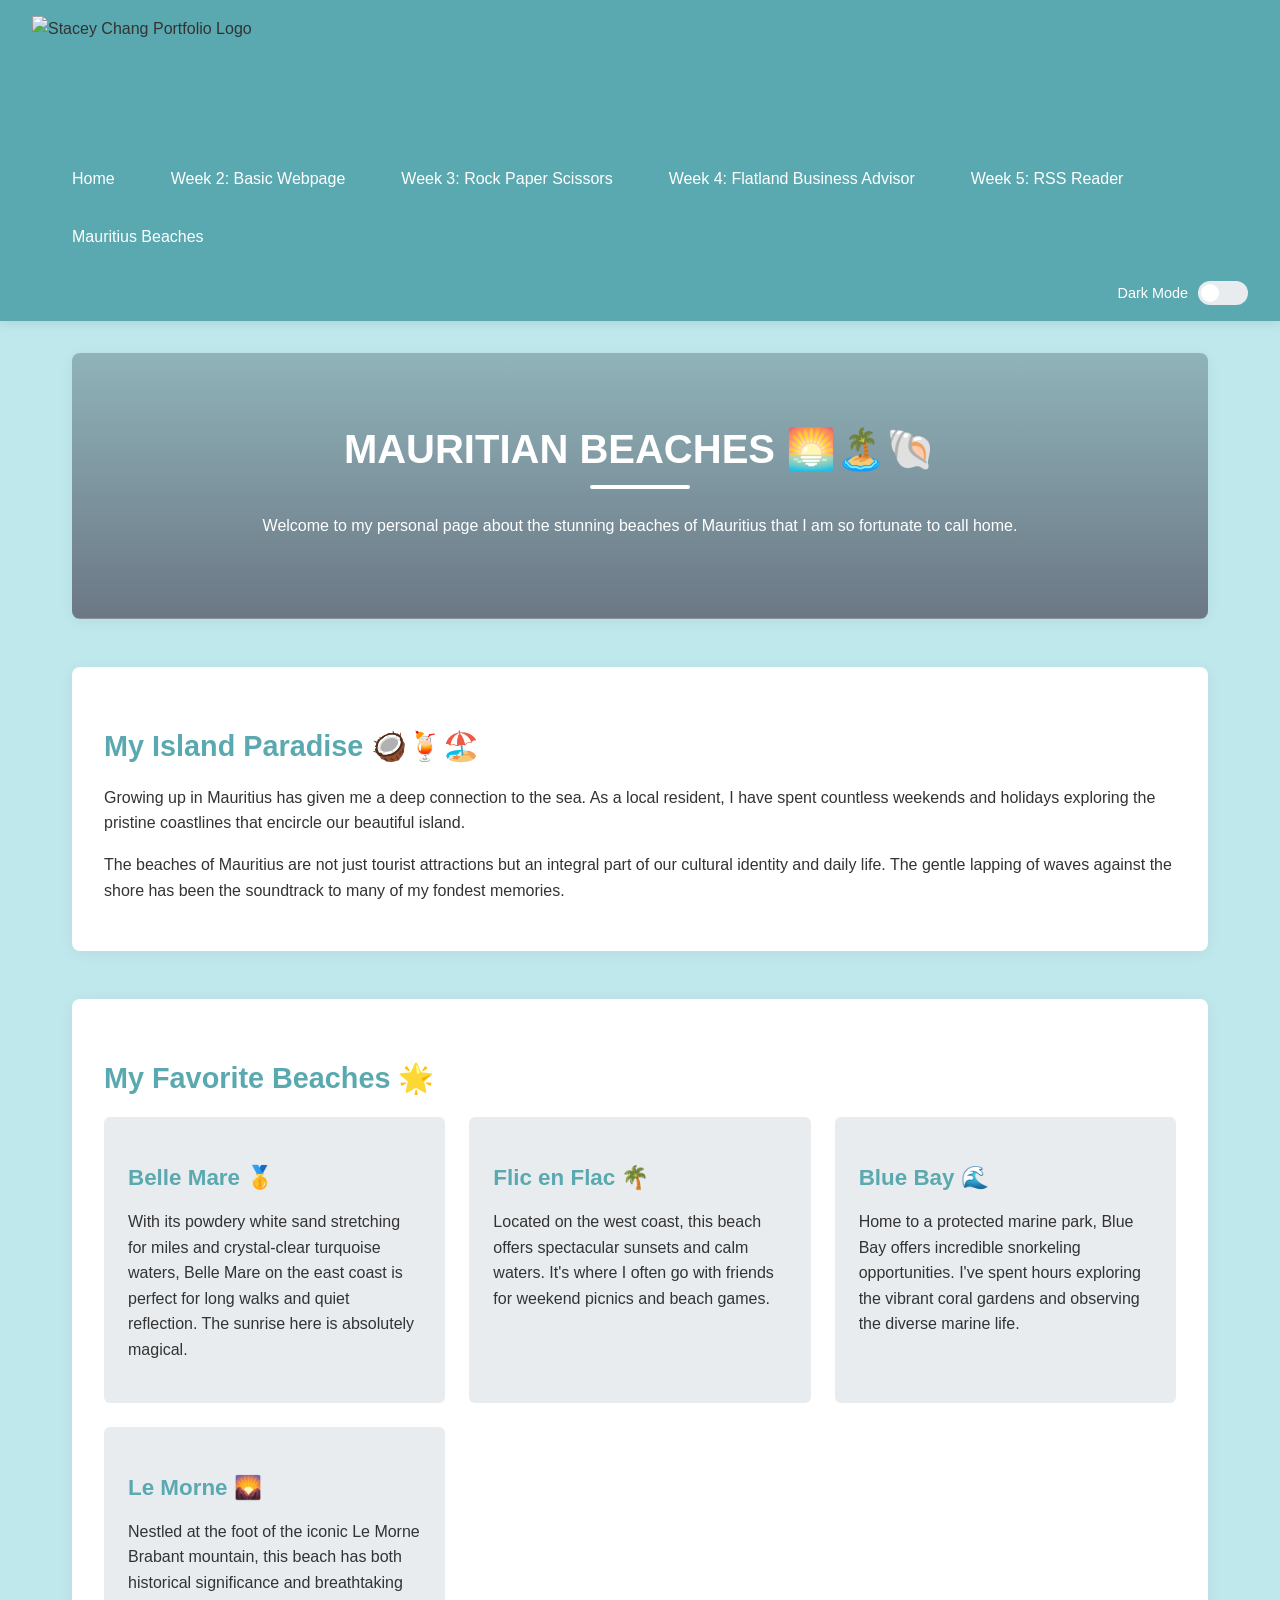
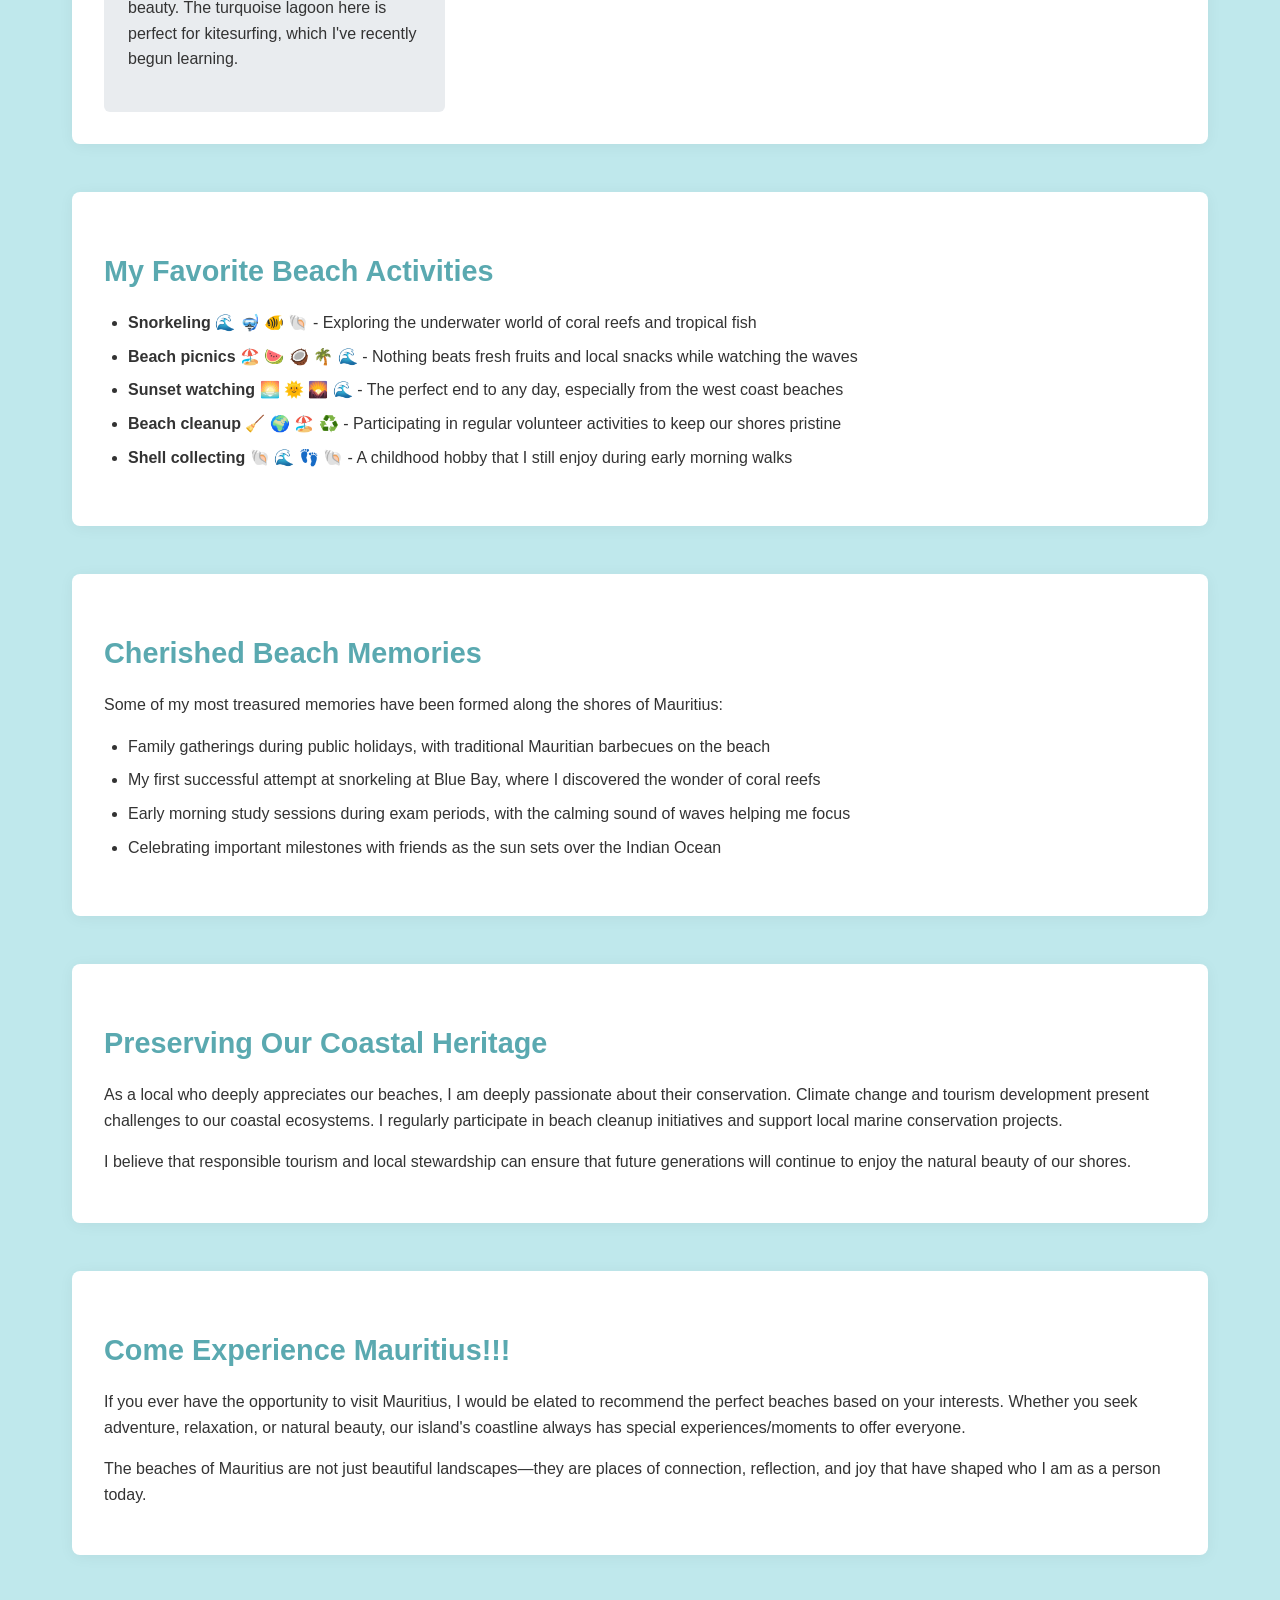
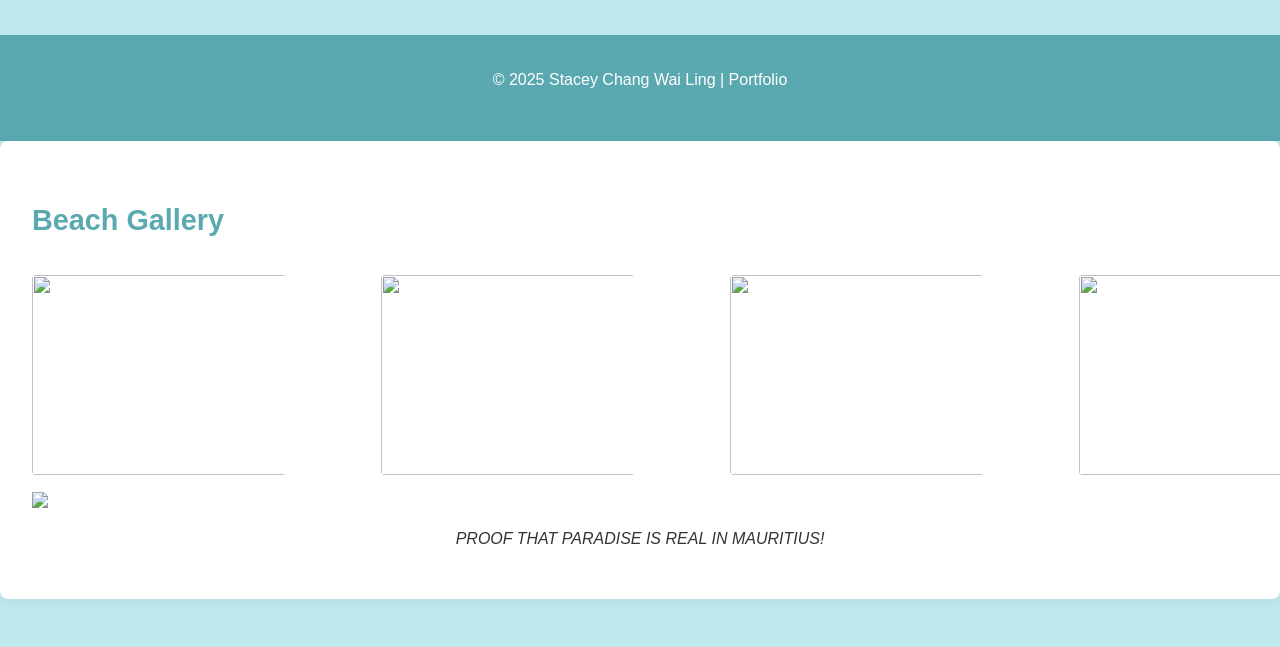
==== commit 5c2c4cc7: "Update basic webpage.html" ====
--- a/basic webpage.html
+++ b/basic webpage.html
@@ -1,3 +1,8 @@
+<!--File Name: basic-webpage.html
+Author: Stacey Chang Wai Ling
+Student ID: 21772458 
+Business Web and Mobile Technologies - Portfolio Website-->
+
 <!DOCTYPE html>
 <html lang="en">
 <head>
@@ -10,7 +15,7 @@
 <body>
   <header>
     <div class="header-container">
-      <img src="c:\Users\Stacey Chang\Downloads\ChatGPT Image Apr 10, 2025, 01_14_55 AM.png" alt="Stacey Chang Portfolio Logo" class="logo" />
+      <img src="c:\Users\Stacey Chang\Pictures\7b2f60e9-ea3e-4e38-86e6-5d80d8e98bbd.png" alt="Stacey Chang Portfolio Logo" class="logo" />
       <button class="menu-toggle" aria-label="Toggle navigation menu">☰</button>
       <nav>
         <ul id="navMenu">
@@ -39,7 +44,7 @@
 
     <section id="beach-intro">
       <h2>My Island Paradise 🥥🍹🏖️</h2>
-      <p>Growing up in Mauritius has given me a deep connection to the sea. As a local resident, I have spent countless weekends exploring the pristine coastlines that encircle our beautiful island.</p>
+      <p>Growing up in Mauritius has given me a deep connection to the sea. As a local resident, I have spent countless weekends and holidays exploring the pristine coastlines that encircle our beautiful island.</p>
       <p>The beaches of Mauritius are not just tourist attractions but an integral part of our cultural identity and daily life. The gentle lapping of waves against the shore has been the soundtrack to many of my fondest memories.</p>
     </section>
 
@@ -89,14 +94,14 @@
 
     <section id="beach-conservation">
       <h2>Preserving Our Coastal Heritage</h2>
-      <p>As a local who deeply appreciates our beaches, I'm passionate about their conservation. Climate change and tourism development present challenges to our coastal ecosystems. I regularly participate in beach cleanup initiatives and support local marine conservation projects.</p>
+      <p>As a local who deeply appreciates our beaches, I am deeply passionate about their conservation. Climate change and tourism development present challenges to our coastal ecosystems. I regularly participate in beach cleanup initiatives and support local marine conservation projects.</p>
       <p>I believe that responsible tourism and local stewardship can ensure that future generations will continue to enjoy the natural beauty of our shores.</p>
     </section>
 
     <section id="beach-invitation">
       <h2>Come Experience Mauritius!!!</h2>
-      <p>If you ever have the opportunity to visit Mauritius, I'd be happy to recommend the perfect beaches based on your interests. Whether you seek adventure, relaxation, or natural beauty, our island's coastline has something special to offer everyone.</p>
-      <p>The beaches of Mauritius aren't just beautiful landscapes—they're places of connection, reflection, and joy that have shaped who I am today.</p>
+      <p>If you ever have the opportunity to visit Mauritius, I would be elated to recommend the perfect beaches based on your interests. Whether you seek adventure, relaxation, or natural beauty, our island's coastline always has special experiences/moments to offer everyone.</p>
+      <p>The beaches of Mauritius are not just beautiful landscapes—they are places of connection, reflection, and joy that have shaped who I am as a person today.</p>
     </section>
   </main>
 
@@ -146,10 +151,12 @@
       }
     });
   </script>
+
+<body class="basic-webpage">
 </body>
 </html>
 
-<!-- Add this to your Mauritius Beaches page -->
+<!-- Implementation of beach pictures -->
 <section id="beach-gallery">
     <h2>Beach Gallery</h2>
     <div id="beachGallery" class="beach-gallery">
@@ -177,8 +184,8 @@
       
       
       <div class="gallery-main">
-        <img id="fullImage" src="https://t3.ftcdn.net/jpg/03/36/89/74/360_F_336897498_kSPJuFh4WUveSR7cLt2UvZDTXyQfcgxC.jpg">
-        <p id="imageCaption" class="image-caption">Proof that paradise is real in Mauritius!</p>
+        <img id="fullImage" src="https://mauritiushotels.mu/data/images/discover-mauritius/beaches/mauritius-beaches%20(1).jpg">
+        <p id="imageCaption" class="image-caption">PROOF THAT PARADISE IS REAL IN MAURITIUS!</p>
       </div>
     </div>
   </section>
